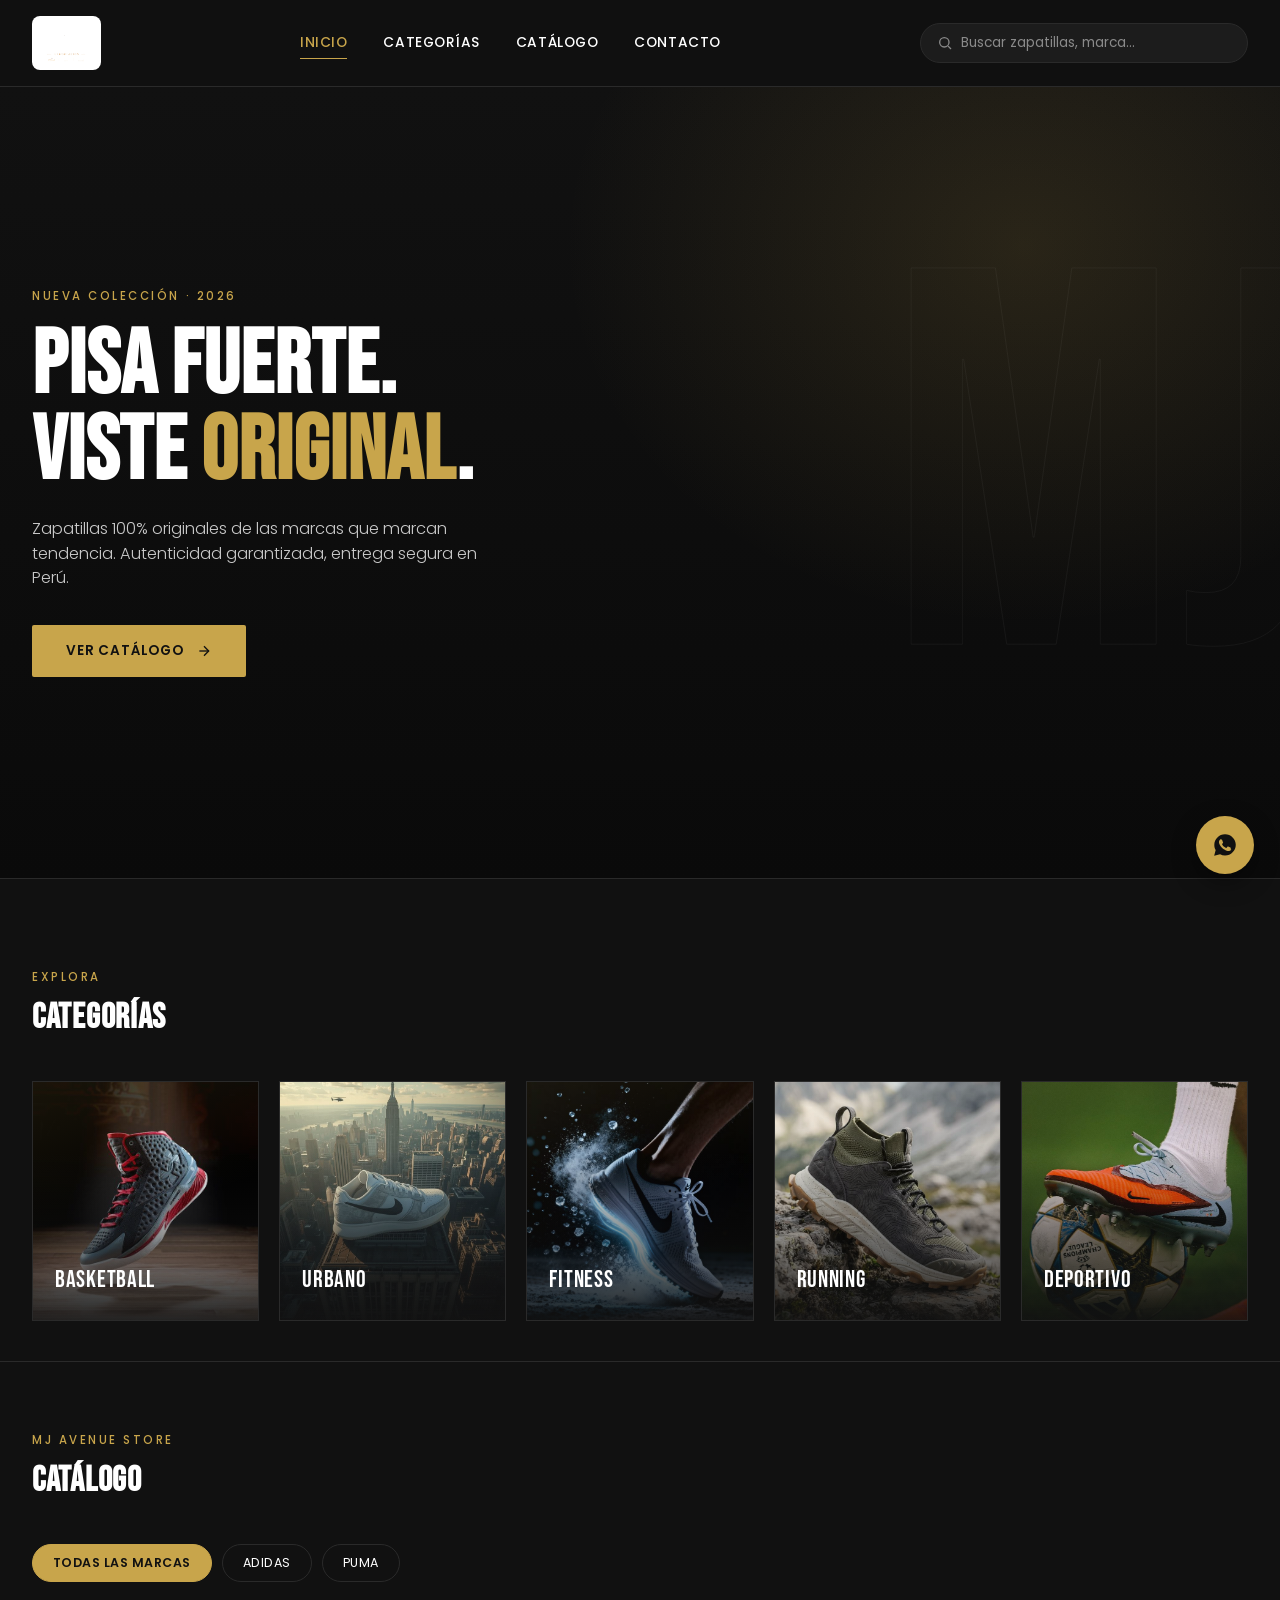
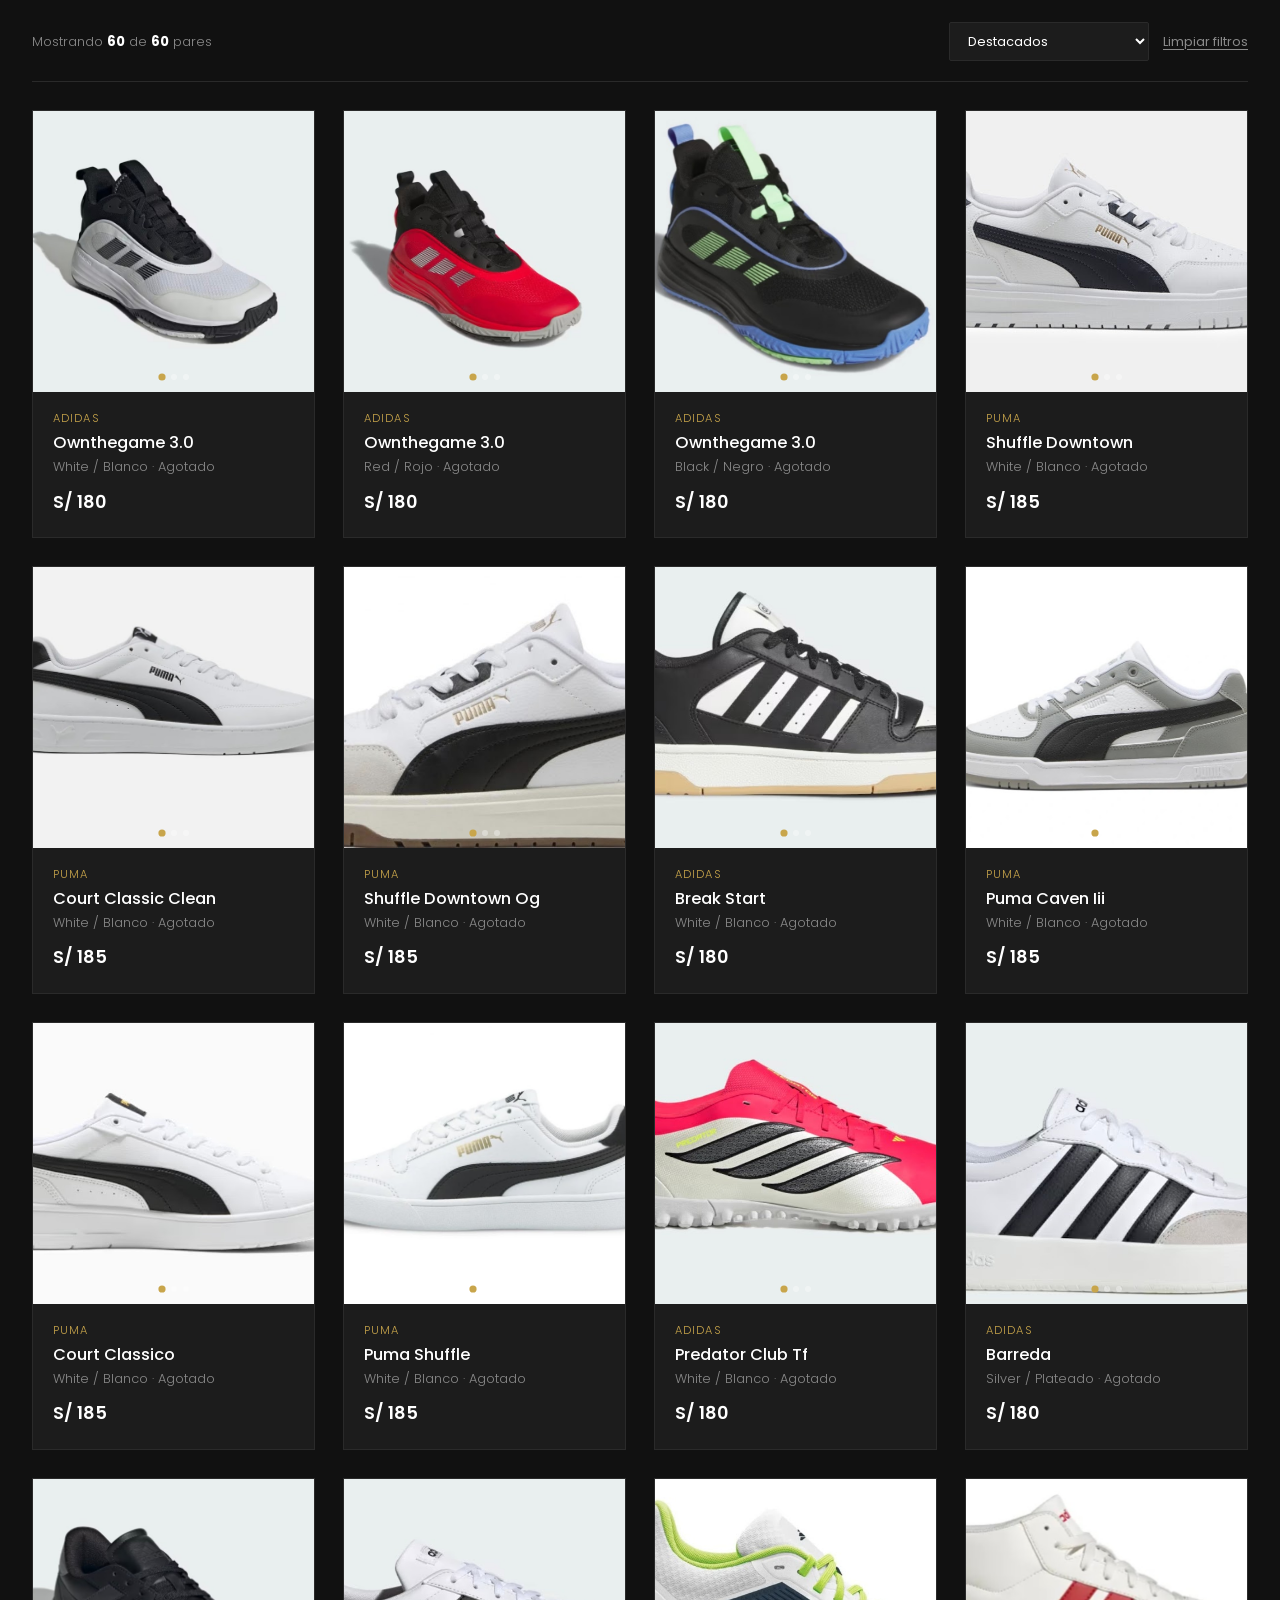
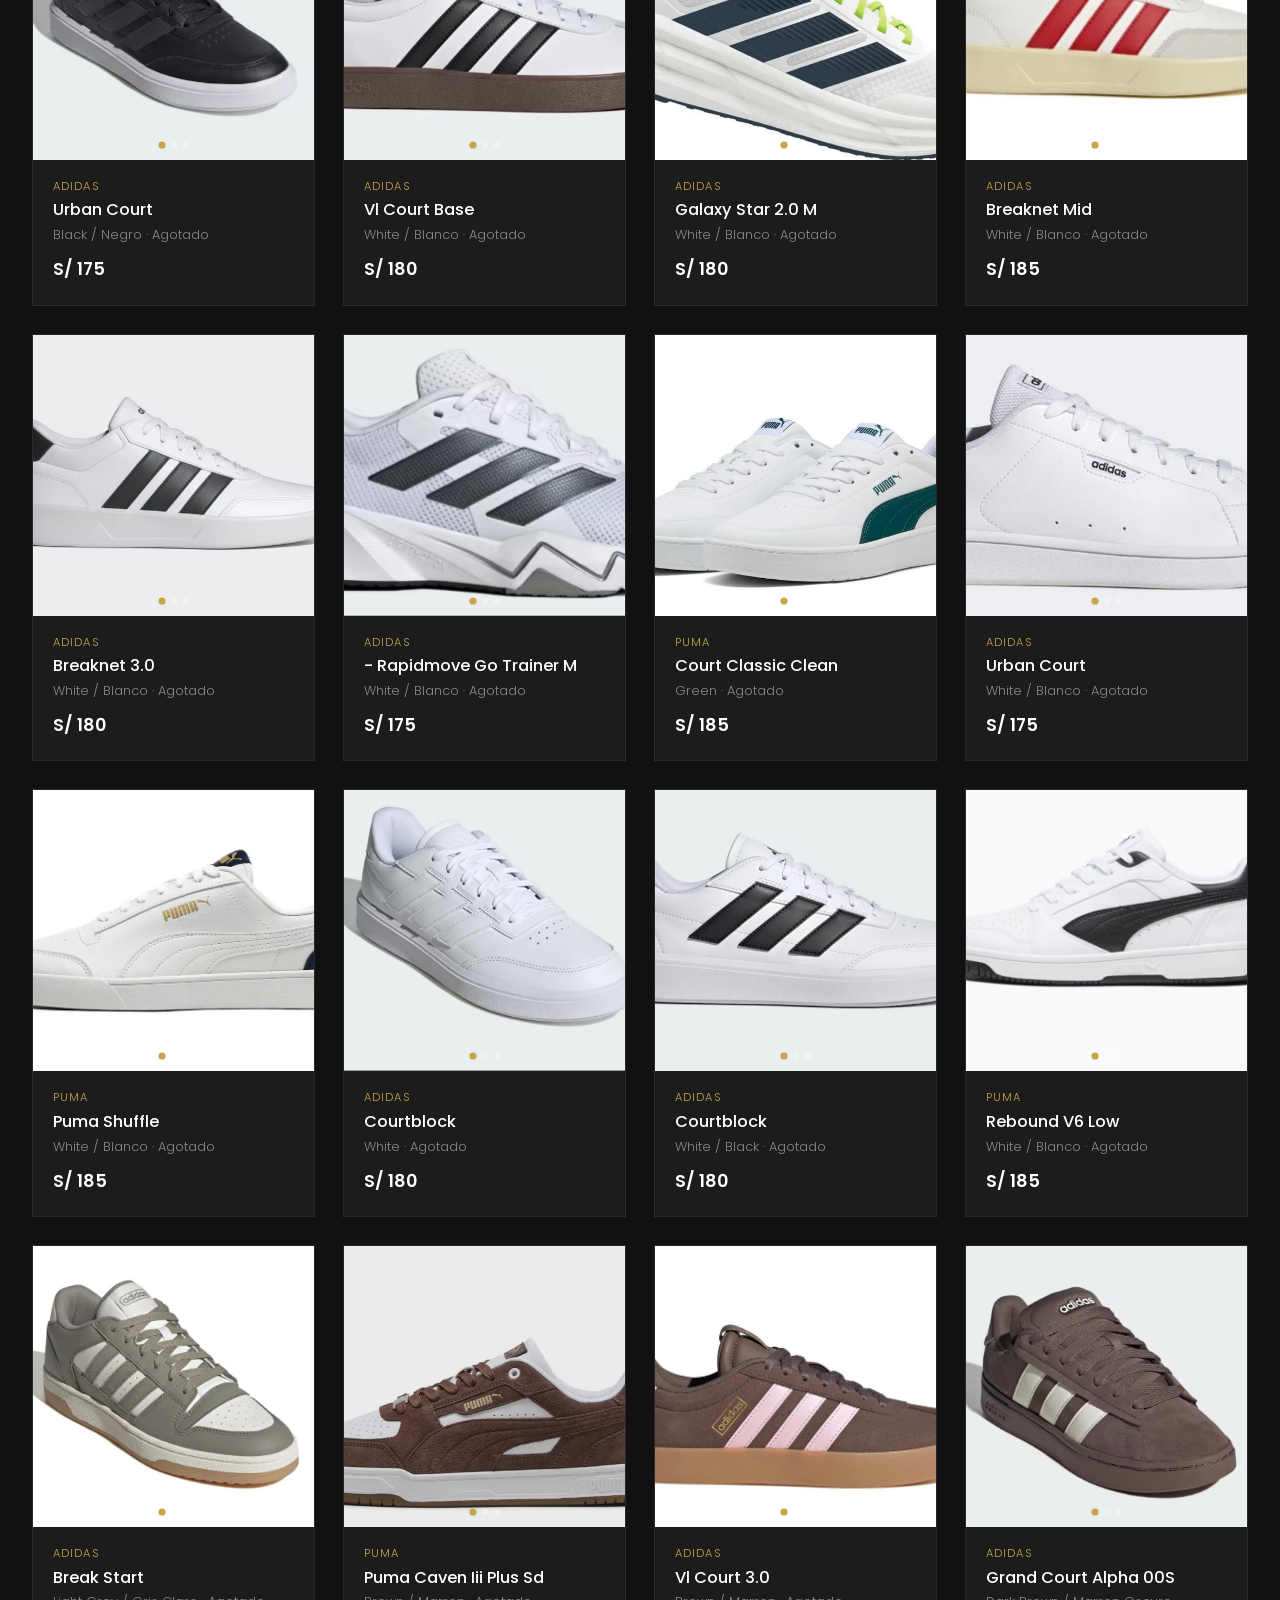
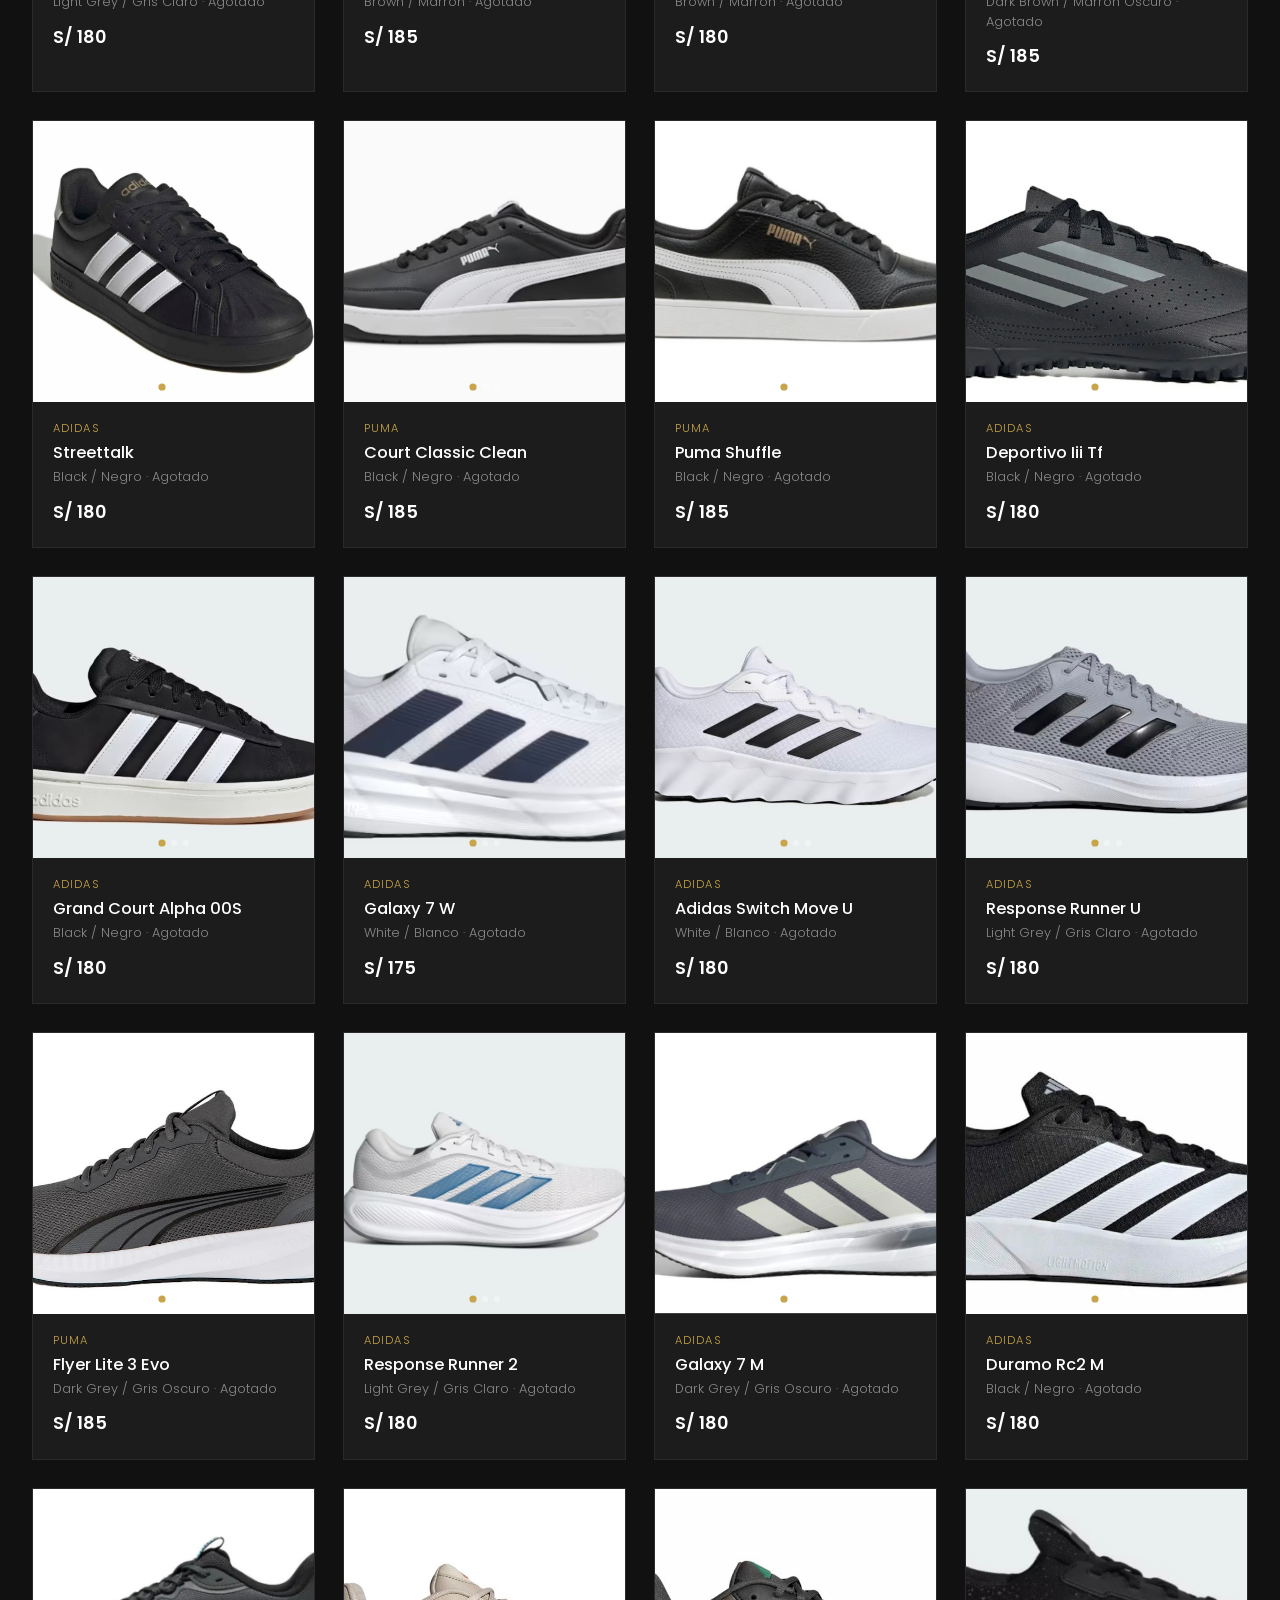
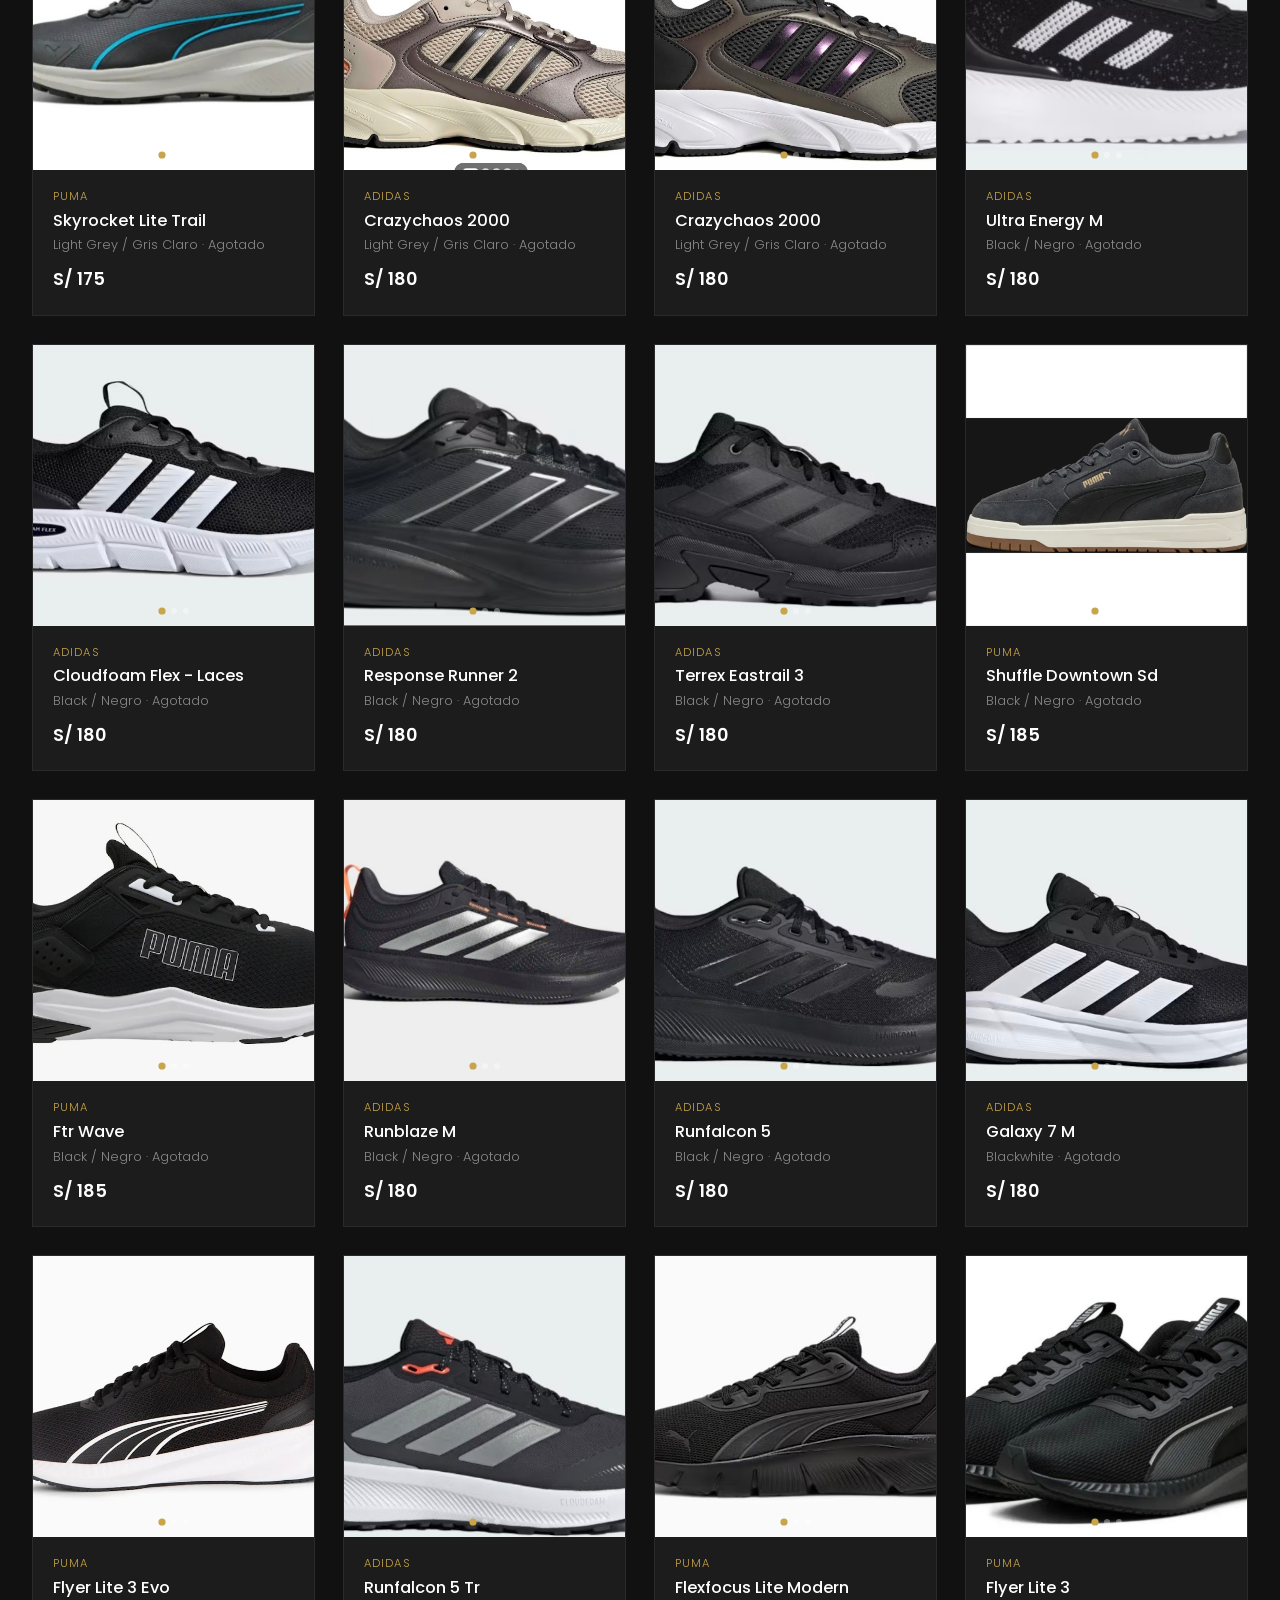
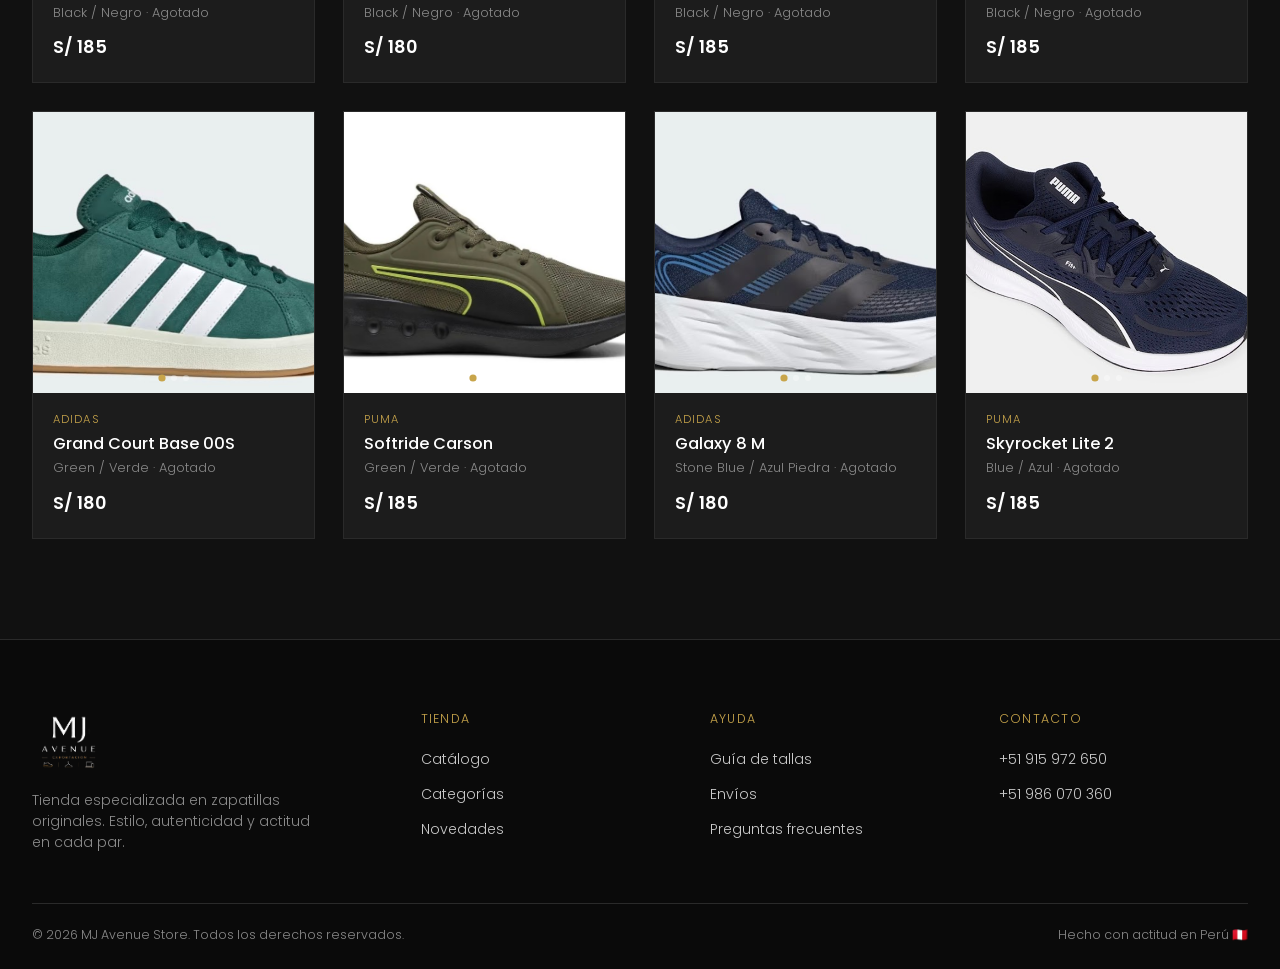
==== index.html @ 99b42673 "zapatilla Deportiva" ====
<!DOCTYPE html>
<html lang="es">
<head>
<meta charset="UTF-8">
<meta name="viewport" content="width=device-width, initial-scale=1.0">
<title>MJ Avenue Store | Zapatillas Originales</title>
<meta name="description" content="MJ Avenue Store — Catálogo premium de zapatillas Nike, Adidas, Puma y New Balance.">
<link rel="icon" href="assets/logo/logo-transparente.png">
<link rel="stylesheet" href="css/style.css">
</head>
<body>

<!-- ================= HEADER ================= -->
<header class="header">
  <div class="header__barra">
    <a href="#inicio" class="header__logo">
      <img src="assets/logo/logo-transparente.png" alt="MJ Avenue Store">
    </a>

    <nav class="header__nav">
      <a href="#inicio" class="activo">Inicio</a>
      <a href="#categorias">Categorías</a>
      <a href="#catalogo">Catálogo</a>
      <a href="#footer">Contacto</a>
    </nav>

    <div class="header__acciones">
      <div class="buscador">
        <svg width="16" height="16" viewBox="0 0 24 24" fill="none" stroke="currentColor" stroke-width="2"><circle cx="11" cy="11" r="7"/><line x1="21" y1="21" x2="16.65" y2="16.65"/></svg>
        <input type="text" id="input-buscador" placeholder="Buscar zapatillas, marca...">
      </div>
      <button class="header__menu-movil" id="btn-menu-movil" aria-label="Abrir menú">
        <span></span><span></span><span></span>
      </button>
    </div>
  </div>
</header>

<!-- ================= HERO ================= -->
<section class="hero" id="inicio">
  <div class="contenedor">
    <div class="hero__contenido">
      <p class="eyebrow">Nueva colección · 2026</p>
      <h1 class="hero__titulo">Pisa fuerte.<br>Viste <em>original</em>.</h1>
      <p class="hero__texto">
        Zapatillas 100% originales de las marcas que marcan tendencia.
        Autenticidad garantizada, entrega segura en Perú.
      </p>
      <a href="#catalogo" class="hero__cta">
        Ver catálogo
        <svg width="16" height="16" viewBox="0 0 24 24" fill="none" stroke="currentColor" stroke-width="2"><line x1="5" y1="12" x2="19" y2="12"/><polyline points="12 5 19 12 12 19"/></svg>
      </a>
    </div>
  </div>
</section>

<!-- ================= CATEGORÍAS ================= -->
<section class="categorias" id="categorias">
  <div class="contenedor">
    <div class="seccion__cabecera">
      <div>
        <p class="eyebrow">Explora</p>
        <h2 class="seccion__titulo">Categorías</h2>
      </div>
    </div>
    <div class="categorias__grid">
      <a href="#catalogo" class="categoria-card" data-categoria="Basketball" style="background-image:url('assets/categorias/basketball.jpg')"><span>Basketball</span></a>
      <a href="#catalogo" class="categoria-card" data-categoria="Urbano" style="background-image:url('assets/categorias/urbano.jpg')"><span>Urbano</span></a>
      <a href="#catalogo" class="categoria-card" data-categoria="Fitness" style="background-image:url('assets/categorias/fitness.jpg')"><span>Fitness</span></a>
      <a href="#catalogo" class="categoria-card" data-categoria="Running" style="background-image:url('assets/categorias/running.jpg')"><span>Running</span></a>
      <a href="#catalogo" class="categoria-card" data-categoria="Deportivo" style="background-image:url('assets/categorias/deportivo.jpg')"><span>Deportivo</span></a>
    </div>
  </div>
</section>

<!-- ================= CATÁLOGO ================= -->
<section class="catalogo" id="catalogo">
  <div class="contenedor">
    <div class="seccion__cabecera">
      <div>
        <p class="eyebrow">MJ Avenue Store</p>
        <h2 class="seccion__titulo">Catálogo</h2>
      </div>
    </div>

    <div class="catalogo__filtros" id="filtros-marca">
      <button class="filtro-chip activo" data-marca="todas">Todas las marcas</button>
      <button class="filtro-chip" data-marca="Adidas">Adidas</button>
      <button class="filtro-chip" data-marca="Puma">Puma</button>
    </div>

    <div class="catalogo__barra">
      <p class="catalogo__contador" id="contador-resultados"></p>
      <div class="catalogo__barra-acciones">
        <select class="selector-orden" id="selector-orden">
          <option value="destacados">Destacados</option>
          <option value="precio-asc">Precio: menor a mayor</option>
          <option value="precio-desc">Precio: mayor a menor</option>
        </select>
        <button class="boton-limpiar" id="boton-limpiar">Limpiar filtros</button>
      </div>
    </div>

    <div class="productos__grid" id="grid-productos">
      <!-- Las tarjetas de producto se generan dinámicamente desde data/products.json -->
    </div>
  </div>
</section>

<!-- ================= FOOTER ================= -->
<footer class="footer" id="footer">
  <div class="contenedor">
    <div class="footer__grid">
      <div class="footer__marca">
        <img src="assets/logo/logo-transparente.png" alt="MJ Avenue Store" class="footer__logo">
        <p>Tienda especializada en zapatillas originales. Estilo, autenticidad y actitud en cada par.</p>
      </div>
      <div class="footer__col">
        <p class="footer__titulo">Tienda</p>
        <ul>
          <li><a href="#catalogo">Catálogo</a></li>
          <li><a href="#categorias">Categorías</a></li>
          <li><a href="#inicio">Novedades</a></li>
        </ul>
      </div>
      <div class="footer__col">
        <p class="footer__titulo">Ayuda</p>
        <ul>
          <li><a href="#">Guía de tallas</a></li>
          <li><a href="#">Envíos</a></li>
          <li><a href="#">Preguntas frecuentes</a></li>
        </ul>
      </div>
      <div class="footer__col">
        <p class="footer__titulo">Contacto</p>
        <ul>
          <li><a href="https://wa.me/51915972650" target="_blank" rel="noopener">+51 915 972 650</a></li>
          <li><a href="https://wa.me/51986070360" target="_blank" rel="noopener">+51 986 070 360</a></li>
        </ul>
      </div>
    </div>
    <div class="footer__bottom">
      <span>© 2026 MJ Avenue Store. Todos los derechos reservados.</span>
      <span>Hecho con actitud en Perú 🇵🇪</span>
    </div>
  </div>
</footer>

<!-- Botón flotante de WhatsApp -->
<a href="https://wa.me/51915972650" target="_blank" rel="noopener" class="whatsapp-flotante" aria-label="Escríbenos por WhatsApp">
  <svg width="26" height="26" viewBox="0 0 24 24" fill="currentColor"><path d="M12.04 2C6.58 2 2.13 6.45 2.13 11.91c0 1.75.46 3.39 1.26 4.82L2 22l5.44-1.43a9.9 9.9 0 004.6 1.14h.01c5.46 0 9.9-4.45 9.9-9.9C21.96 6.45 17.5 2 12.04 2zm5.8 14.16c-.24.68-1.4 1.3-1.93 1.35-.5.05-1.02.24-3.42-.71-2.9-1.15-4.76-4.1-4.9-4.29-.15-.19-1.17-1.55-1.17-2.96s.73-2.1.99-2.39c.26-.29.56-.36.75-.36l.53.01c.17 0 .4-.06.62.48.24.58.8 1.99.87 2.13.07.15.11.32.02.51-.09.19-.14.31-.28.48-.14.17-.29.37-.42.5-.14.13-.28.28-.13.55.15.27.68 1.13 1.47 1.83 1.01.9 1.87 1.19 2.14 1.32.27.13.43.11.59-.07.16-.18.68-.79.86-1.06.18-.27.36-.22.6-.13.24.09 1.55.73 1.81.87.27.13.45.19.51.3.07.11.07.63-.17 1.31z"/></svg>
</a>

<script src="js/main.js"></script>
</body>
</html>
---- css/style.css ----
/* ==========================================================================
   MJ AVENUE STORE — Estilos principales
   Paleta: Negro #111111 · Blanco #FFFFFF · Dorado #C8A54B
   ========================================================================== */

@import url('https://fonts.googleapis.com/css2?family=Bebas+Neue&family=Poppins:wght@300;400;500;600;700&display=swap');

:root {
  --negro: #111111;
  --negro-suave: #1c1c1c;
  --blanco: #ffffff;
  --hueso: #f5f4f2;
  --dorado: #c8a54b;
  --dorado-suave: #e2c988;
  --gris: #8a8a8a;
  --gris-borde: #2a2a2a;

  --font-display: 'Bebas Neue', sans-serif;
  --font-body: 'Poppins', sans-serif;

  --transicion: 0.35s cubic-bezier(0.4, 0, 0.2, 1);
}

* { margin: 0; padding: 0; box-sizing: border-box; }

html { scroll-behavior: smooth; }

body {
  background: var(--negro);
  color: var(--blanco);
  font-family: var(--font-body);
  font-weight: 300;
  line-height: 1.5;
  overflow-x: hidden;
}

a { text-decoration: none; color: inherit; }
ul { list-style: none; }
img { display: block; max-width: 100%; }
button { font-family: inherit; cursor: pointer; border: none; background: none; color: inherit; }

.contenedor {
  width: 100%;
  max-width: 1280px;
  margin: 0 auto;
  padding: 0 32px;
}

.eyebrow {
  font-size: 0.72rem;
  letter-spacing: 0.22em;
  text-transform: uppercase;
  color: var(--dorado);
  font-weight: 500;
}

/* Foco de teclado visible (accesibilidad) */
a:focus-visible, button:focus-visible, input:focus-visible {
  outline: 2px solid var(--dorado);
  outline-offset: 3px;
}

@media (prefers-reduced-motion: reduce) {
  * { animation-duration: 0.01ms !important; transition-duration: 0.01ms !important; }
}

/* ==========================================================================
   HEADER
   ========================================================================== */

.header {
  position: sticky;
  top: 0;
  z-index: 100;
  background: rgba(17, 17, 17, 0.88);
  backdrop-filter: blur(10px);
  border-bottom: 1px solid var(--gris-borde);
  transition: border-color var(--transicion);
}

.header__barra {
  display: flex;
  align-items: center;
  justify-content: space-between;
  gap: 24px;
  padding: 16px 32px;
}

.header__logo {
  display: flex;
  align-items: center;
  gap: 12px;
  flex-shrink: 0;
}

.header__logo img {
  height: 54px;
  width: auto;
  background: var(--blanco);
  border-radius: 8px;
  padding: 4px 8px;
}

.footer__logo {
  height: 64px;
  width: auto;
  margin-bottom: 4px;
}

.header__logo-texto {
  font-family: var(--font-display);
  font-size: 1.55rem;
  letter-spacing: 0.06em;
  line-height: 1;
}

.header__logo-texto span { color: var(--dorado); }

.header__nav {
  display: flex;
  gap: 36px;
}

.header__nav a {
  font-size: 0.86rem;
  letter-spacing: 0.04em;
  text-transform: uppercase;
  font-weight: 500;
  position: relative;
  padding: 6px 0;
}

.header__nav a::after {
  content: '';
  position: absolute;
  left: 0; bottom: 0;
  width: 0; height: 1px;
  background: var(--dorado);
  transition: width var(--transicion);
}

.header__nav a:hover::after,
.header__nav a.activo::after { width: 100%; }

.header__nav a.activo { color: var(--dorado); }

.header__acciones {
  display: flex;
  align-items: center;
  gap: 18px;
}

.buscador {
  display: flex;
  align-items: center;
  gap: 8px;
  background: var(--negro-suave);
  border: 1px solid var(--gris-borde);
  border-radius: 999px;
  padding: 9px 16px;
  min-width: 230px;
  transition: border-color var(--transicion);
}

.buscador:focus-within { border-color: var(--dorado); }

.buscador input {
  background: none;
  border: none;
  color: var(--blanco);
  font-size: 0.85rem;
  width: 100%;
  font-family: var(--font-body);
}

.buscador input::placeholder { color: var(--gris); }

.buscador svg { flex-shrink: 0; color: var(--gris); }

.header__menu-movil {
  display: none;
  width: 26px; height: 20px;
  flex-direction: column;
  justify-content: space-between;
}

.header__menu-movil span {
  display: block;
  height: 2px;
  width: 100%;
  background: var(--blanco);
}

/* ==========================================================================
   HERO
   ========================================================================== */

.hero {
  position: relative;
  min-height: 88vh;
  display: flex;
  align-items: center;
  background:
    radial-gradient(ellipse 60% 80% at 80% 20%, rgba(200, 165, 75, 0.14), transparent 60%),
    linear-gradient(180deg, #111111 0%, #0a0a0a 100%);
  border-bottom: 1px solid var(--gris-borde);
  overflow: hidden;
}

.hero::before {
  content: 'MJ';
  position: absolute;
  right: -40px;
  top: 50%;
  transform: translateY(-50%);
  font-family: var(--font-display);
  font-size: 42vw;
  line-height: 1;
  color: transparent;
  -webkit-text-stroke: 1px rgba(255,255,255,0.045);
  pointer-events: none;
  user-select: none;
}

.hero__contenido {
  position: relative;
  z-index: 2;
  max-width: 620px;
}

.hero__titulo {
  font-family: var(--font-display);
  font-size: clamp(3.2rem, 7vw, 5.6rem);
  line-height: 0.96;
  letter-spacing: 0.01em;
  margin: 18px 0 22px;
}

.hero__titulo em {
  font-style: normal;
  color: var(--dorado);
}

.hero__texto {
  font-size: 1.02rem;
  color: #c9c9c9;
  max-width: 460px;
  margin-bottom: 34px;
  font-weight: 300;
}

.hero__cta {
  display: inline-flex;
  align-items: center;
  gap: 12px;
  background: var(--dorado);
  color: var(--negro);
  padding: 16px 34px;
  font-size: 0.85rem;
  letter-spacing: 0.06em;
  text-transform: uppercase;
  font-weight: 600;
  border-radius: 2px;
  transition: transform var(--transicion), background var(--transicion);
}

.hero__cta:hover {
  background: var(--dorado-suave);
  transform: translateX(4px);
}

/* ==========================================================================
   CATEGORÍAS
   ========================================================================== */

.categorias {
  padding: 90px 0 40px;
  border-bottom: 1px solid var(--gris-borde);
}

.seccion__cabecera {
  display: flex;
  align-items: flex-end;
  justify-content: space-between;
  margin-bottom: 36px;
  flex-wrap: wrap;
  gap: 16px;
}

.seccion__titulo {
  font-family: var(--font-display);
  font-size: 2.2rem;
  letter-spacing: 0.02em;
  margin-top: 6px;
}

.categorias__grid {
  display: grid;
  grid-template-columns: repeat(5, 1fr);
  gap: 20px;
}

.categoria-card {
  position: relative;
  height: 240px;
  border: 1px solid var(--gris-borde);
  display: flex;
  align-items: flex-end;
  padding: 22px;
  overflow: hidden;
  transition: border-color var(--transicion), transform var(--transicion);
  background-color: var(--negro-suave);
  background-size: cover;
  background-position: center;
}

.categoria-card::before {
  content: '';
  position: absolute;
  inset: 0;
  background:
    linear-gradient(180deg, rgba(17,17,17,0) 30%, rgba(17,17,17,0.92) 100%),
    linear-gradient(160deg, rgba(200,165,75,0.12), transparent 55%);
  transition: opacity var(--transicion);
}

.categoria-card:hover {
  border-color: var(--dorado);
  transform: translateY(-4px);
}

.categoria-card:hover span { color: var(--dorado); }

.categoria-card span {
  font-family: var(--font-display);
  font-size: 1.5rem;
  letter-spacing: 0.03em;
  position: relative;
  z-index: 1;
  transition: color var(--transicion);
}

/* ==========================================================================
   CATÁLOGO / PRODUCTOS
   ========================================================================== */

.catalogo { padding: 70px 0 100px; }

.catalogo__filtros {
  display: flex;
  flex-wrap: wrap;
  gap: 10px;
  margin-bottom: 40px;
}

.filtro-chip {
  border: 1px solid var(--gris-borde);
  padding: 9px 20px;
  font-size: 0.78rem;
  letter-spacing: 0.04em;
  text-transform: uppercase;
  border-radius: 999px;
  transition: all var(--transicion);
}

.filtro-chip:hover { border-color: var(--dorado); color: var(--dorado); }

.filtro-chip.activo {
  background: var(--dorado);
  border-color: var(--dorado);
  color: var(--negro);
  font-weight: 600;
}

.catalogo__barra {
  display: flex;
  align-items: center;
  justify-content: space-between;
  flex-wrap: wrap;
  gap: 14px;
  margin-bottom: 28px;
  padding-bottom: 20px;
  border-bottom: 1px solid var(--gris-borde);
}

.catalogo__contador {
  font-size: 0.82rem;
  color: var(--gris);
}

.catalogo__contador strong { color: var(--blanco); }

.catalogo__barra-acciones {
  display: flex;
  align-items: center;
  gap: 14px;
}

.selector-orden {
  background: var(--negro-suave);
  border: 1px solid var(--gris-borde);
  color: var(--blanco);
  font-family: var(--font-body);
  font-size: 0.8rem;
  padding: 9px 14px;
  border-radius: 2px;
  transition: border-color var(--transicion);
}

.selector-orden:hover,
.selector-orden:focus-visible { border-color: var(--dorado); }

.boton-limpiar {
  font-size: 0.8rem;
  color: var(--gris);
  text-decoration: underline;
  text-underline-offset: 3px;
  transition: color var(--transicion);
}

.boton-limpiar:hover { color: var(--dorado); }

.productos__grid {
  display: grid;
  grid-template-columns: repeat(auto-fill, minmax(270px, 1fr));
  gap: 28px;
}

.producto-card {
  background: var(--negro-suave);
  border: 1px solid var(--gris-borde);
  transition: border-color var(--transicion), transform var(--transicion);
}

.producto-card:hover {
  border-color: var(--dorado);
  transform: translateY(-4px);
}

.producto-card__imagen {
  position: relative;
  aspect-ratio: 1 / 1;
  overflow: hidden;
  background: #161616;
}

.producto-card__imagen img {
  width: 100%;
  height: 100%;
  object-fit: cover;
  transition: transform 0.6s ease, opacity 0.25s ease;
}

.producto-card__imagen:hover img { transform: scale(1.09); }

.producto-card__badge {
  position: absolute;
  top: 12px; left: 12px;
  background: var(--dorado);
  color: var(--negro);
  font-size: 0.68rem;
  font-weight: 700;
  letter-spacing: 0.04em;
  text-transform: uppercase;
  padding: 5px 10px;
  z-index: 2;
}

.producto-card__dots {
  position: absolute;
  bottom: 12px; left: 0; right: 0;
  display: flex;
  justify-content: center;
  gap: 6px;
  z-index: 2;
}

.producto-card__dots span {
  width: 6px; height: 6px;
  border-radius: 50%;
  background: rgba(255,255,255,0.35);
  transition: background var(--transicion), transform var(--transicion);
}

.producto-card__dots span.activo {
  background: var(--dorado);
  transform: scale(1.2);
}

.producto-card__info { padding: 18px 20px 22px; }

.producto-card__marca {
  font-size: 0.7rem;
  letter-spacing: 0.1em;
  text-transform: uppercase;
  color: var(--dorado);
  margin-bottom: 4px;
}

.producto-card__nombre {
  font-size: 1.02rem;
  font-weight: 500;
  margin-bottom: 2px;
}

.producto-card__color {
  font-size: 0.8rem;
  color: var(--gris);
  margin-bottom: 12px;
}

.producto-card__precios {
  display: flex;
  align-items: baseline;
  gap: 10px;
}

.producto-card__precio {
  font-size: 1.1rem;
  font-weight: 600;
}

.producto-card__precio-antes {
  font-size: 0.82rem;
  color: var(--gris);
  text-decoration: line-through;
}

.producto-card__sin-stock {
  opacity: 0.45;
  pointer-events: none;
}

.catalogo__vacio {
  grid-column: 1 / -1;
  text-align: center;
  padding: 80px 20px;
  color: var(--gris);
}

.catalogo__vacio strong { color: var(--blanco); display: block; margin-bottom: 6px; font-size: 1.1rem; }

/* ==========================================================================
   FOOTER
   ========================================================================== */

.footer {
  background: #0a0a0a;
  border-top: 1px solid var(--gris-borde);
  padding: 70px 0 24px;
}

.footer__grid {
  display: grid;
  grid-template-columns: 1.4fr 1fr 1fr 1fr;
  gap: 40px;
  padding-bottom: 50px;
}

.footer__marca .header__logo-texto { font-size: 1.7rem; }

.footer__marca p {
  margin-top: 16px;
  color: var(--gris);
  font-size: 0.88rem;
  max-width: 280px;
}

.footer__titulo {
  font-size: 0.78rem;
  letter-spacing: 0.1em;
  text-transform: uppercase;
  color: var(--dorado);
  margin-bottom: 18px;
}

.footer__col ul li { margin-bottom: 11px; }

.footer__col a {
  color: #c9c9c9;
  font-size: 0.88rem;
  transition: color var(--transicion);
}

.footer__col a:hover { color: var(--dorado); }

.footer__bottom {
  border-top: 1px solid var(--gris-borde);
  padding-top: 22px;
  display: flex;
  justify-content: space-between;
  flex-wrap: wrap;
  gap: 10px;
  font-size: 0.78rem;
  color: var(--gris);
}

/* Botón flotante de WhatsApp (listo para Fase 4) */
.whatsapp-flotante {
  position: fixed;
  bottom: 26px; right: 26px;
  width: 58px; height: 58px;
  border-radius: 50%;
  background: var(--dorado);
  display: flex;
  align-items: center;
  justify-content: center;
  z-index: 200;
  box-shadow: 0 8px 24px rgba(0,0,0,0.4);
  transition: transform var(--transicion);
}

.whatsapp-flotante:hover { transform: scale(1.08); }
.whatsapp-flotante svg { color: var(--negro); }

/* ==========================================================================
   RESPONSIVE
   ========================================================================== */

@media (max-width: 1024px) {
  .categorias__grid { grid-template-columns: repeat(3, 1fr); }
  .footer__grid { grid-template-columns: 1.4fr 1fr 1fr; }
  .footer__grid .footer__col:last-child { display: none; }
}

@media (max-width: 860px) {
  .header__nav, .buscador { display: none; }
  .header__menu-movil { display: flex; }
  .hero__titulo { font-size: clamp(2.6rem, 12vw, 3.6rem); }
  .footer__grid { grid-template-columns: 1fr 1fr; }
  .categorias__grid { grid-template-columns: repeat(2, 1fr); }
}

@media (max-width: 560px) {
  .contenedor { padding: 0 20px; }
  .header__barra { padding: 14px 20px; }
  .categorias__grid { grid-template-columns: 1fr; }
  .productos__grid { grid-template-columns: repeat(auto-fill, minmax(150px, 1fr)); gap: 16px; }
  .footer__grid { grid-template-columns: 1fr; gap: 30px; }
  .hero { min-height: 78vh; }
  .catalogo__barra { flex-direction: column; align-items: flex-start; }
}

/* ==========================================================================
   ANIMACIONES (Fase 3)
   ========================================================================== */

@keyframes entrarArriba {
  from { opacity: 0; transform: translateY(26px); }
  to   { opacity: 1; transform: translateY(0); }
}

@keyframes entrarIzquierda {
  from { opacity: 0; transform: translateX(-18px); }
  to   { opacity: 1; transform: translateX(0); }
}

/* Secuencia de entrada del hero al cargar la página */
.hero__contenido .eyebrow      { animation: entrarArriba 0.7s ease both; }
.hero__contenido .hero__titulo { animation: entrarArriba 0.7s ease 0.1s both; }
.hero__contenido .hero__texto  { animation: entrarArriba 0.7s ease 0.2s both; }
.hero__contenido .hero__cta    { animation: entrarArriba 0.7s ease 0.3s both; }

/* Revelado al hacer scroll: se activa agregando .visible por IntersectionObserver */
.animar-entrada {
  opacity: 0;
  transform: translateY(26px);
  transition: opacity 0.6s ease, transform 0.6s ease;
}

.animar-entrada.visible {
  opacity: 1;
  transform: translateY(0);
}

/* Las tarjetas de producto entran en cascada (el delay lo pone JS por índice) */
.producto-card {
  opacity: 0;
  transform: translateY(18px);
}

.producto-card.visible {
  animation: entrarArriba 0.5s ease both;
}

.categoria-card {
  opacity: 0;
  transform: translateY(18px);
}

.categoria-card.visible {
  animation: entrarArriba 0.5s ease both;
}

@media (prefers-reduced-motion: reduce) {
  .hero__contenido .eyebrow,
  .hero__contenido .hero__titulo,
  .hero__contenido .hero__texto,
  .hero__contenido .hero__cta,
  .producto-card,
  .categoria-card {
    animation: none !important;
    opacity: 1 !important;
    transform: none !important;
  }
}
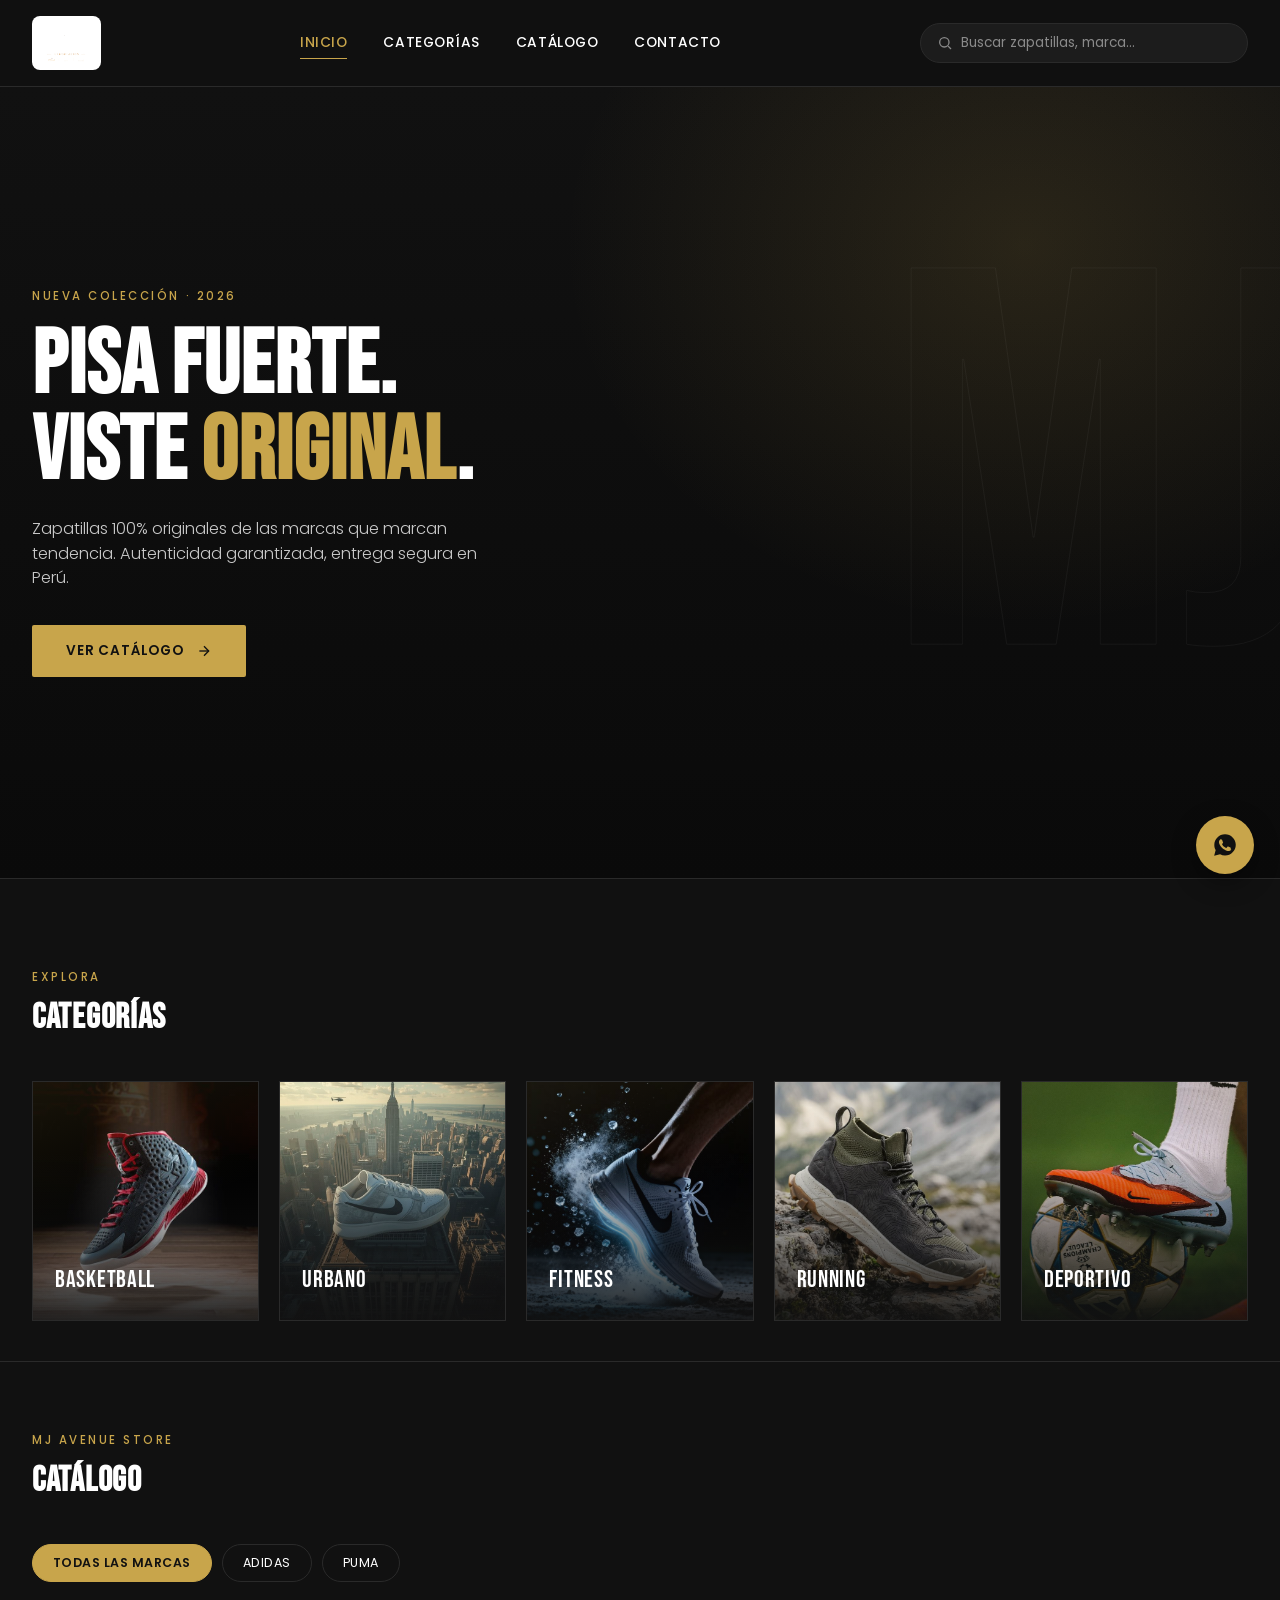
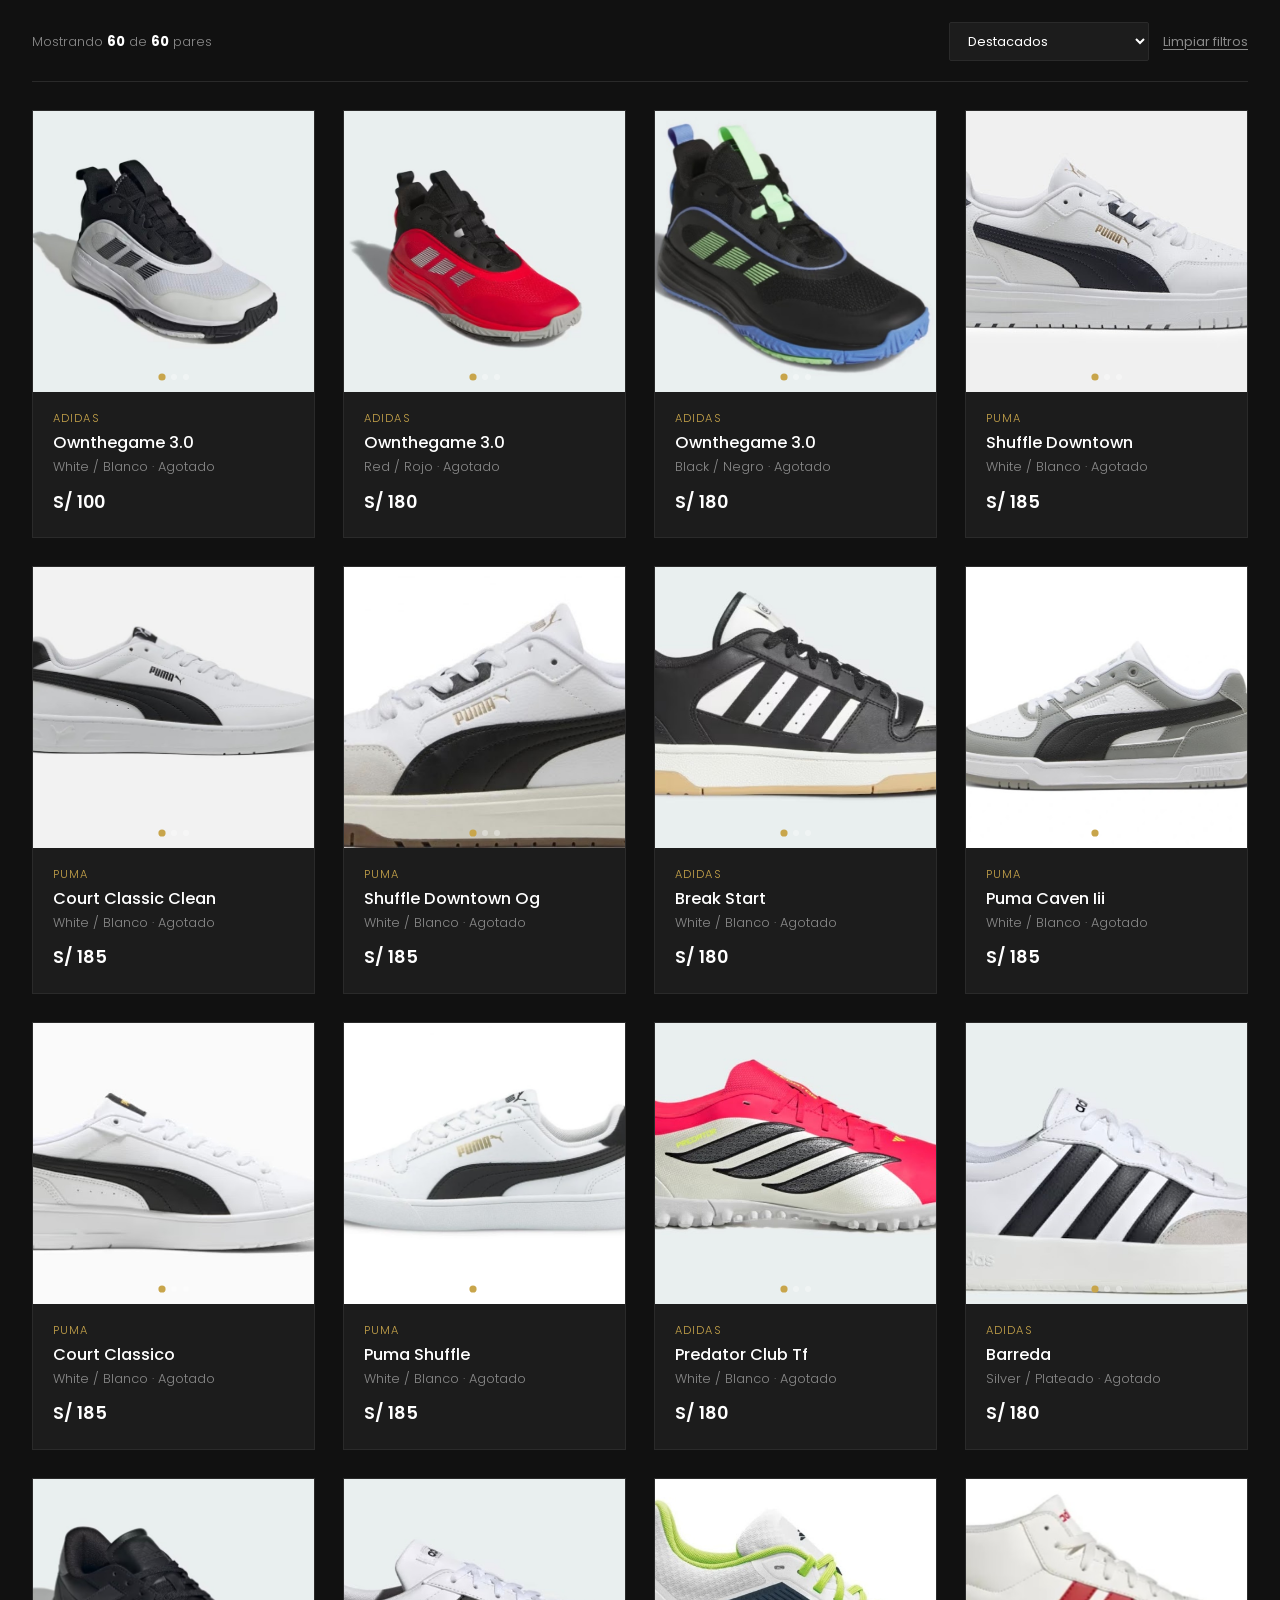
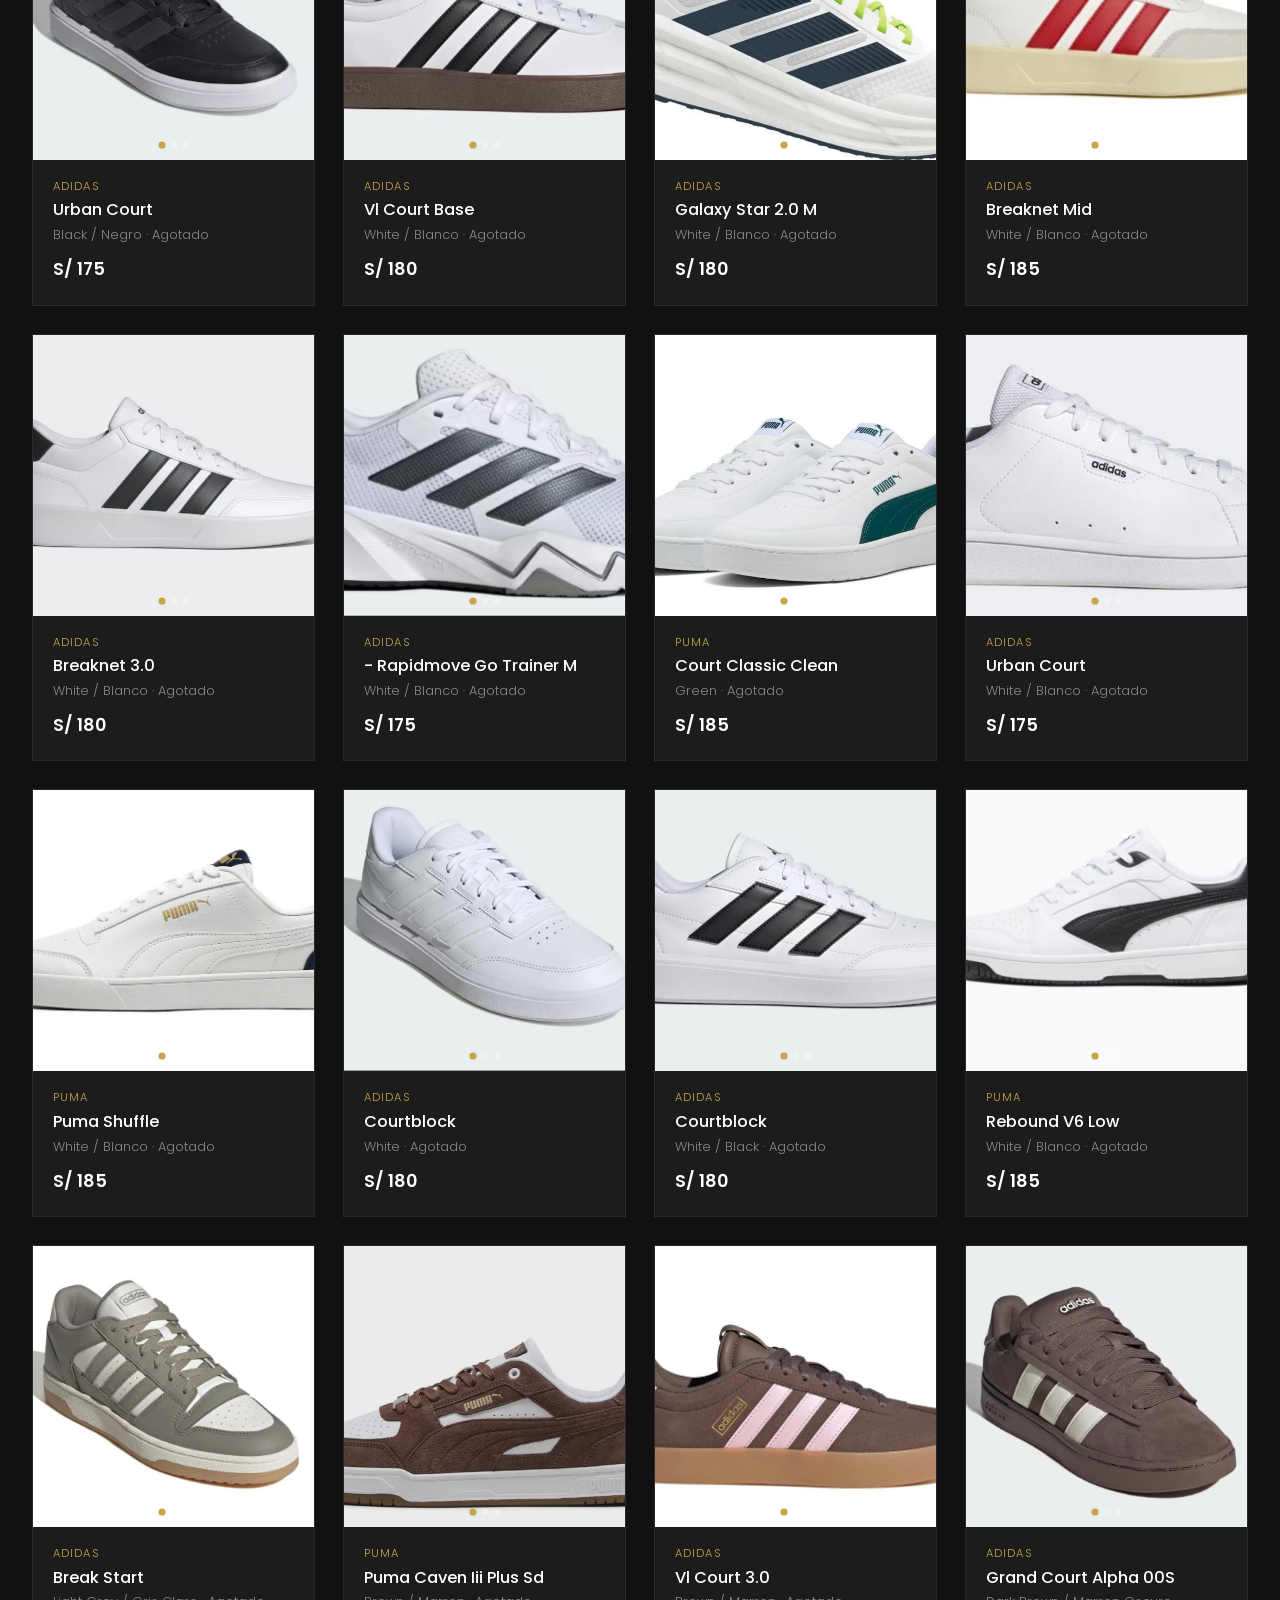
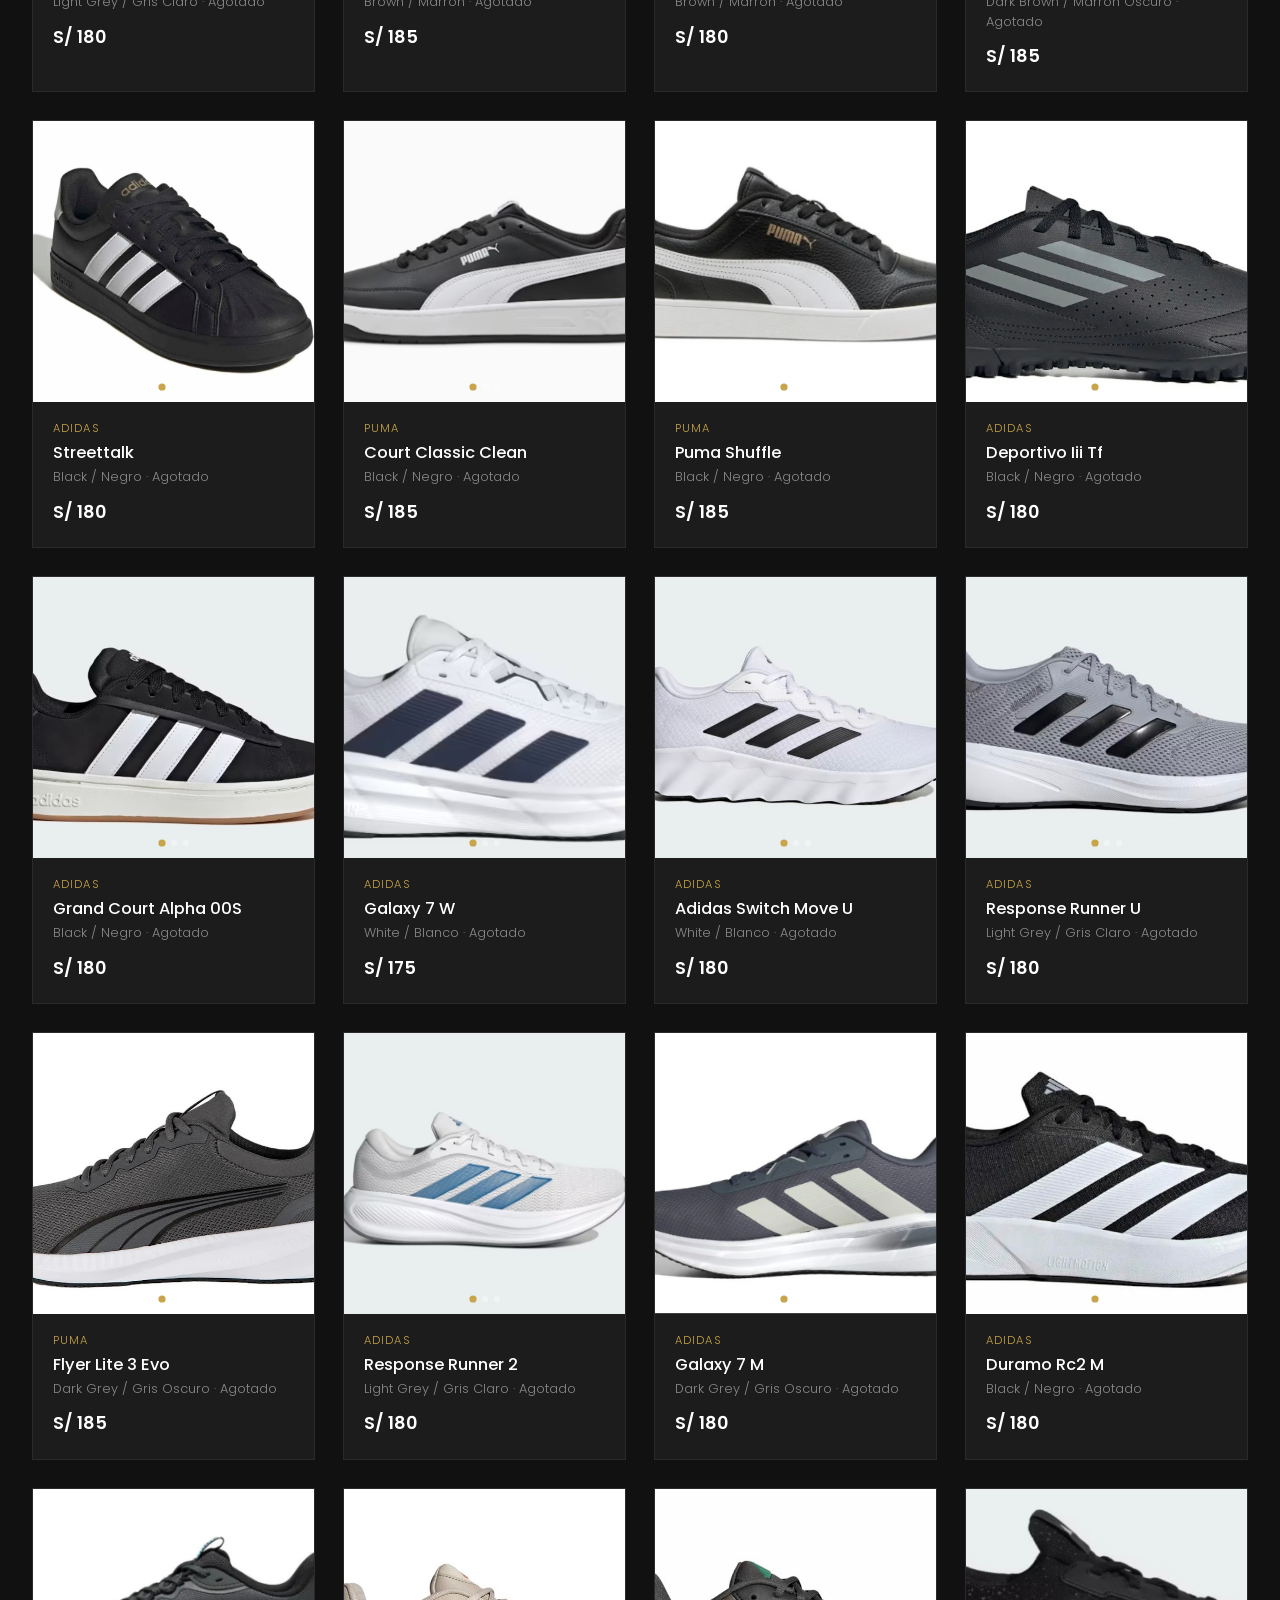
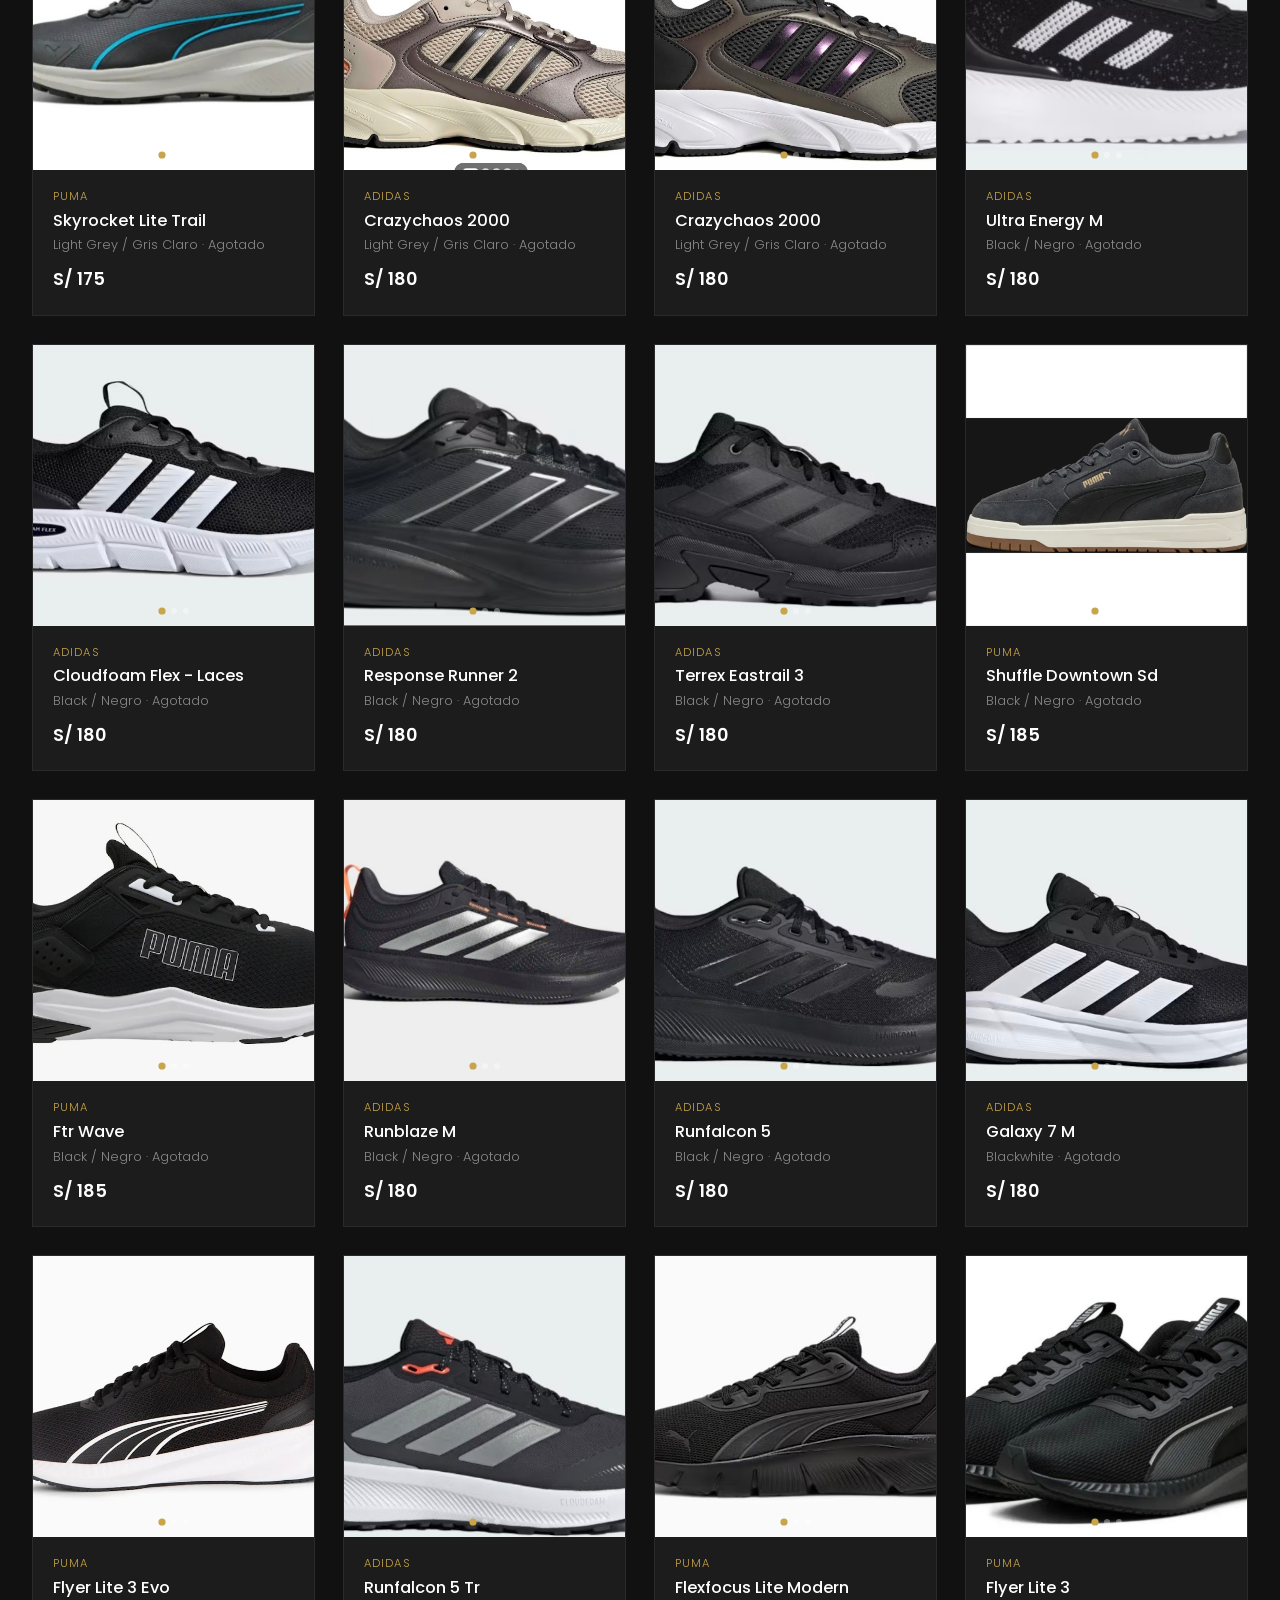
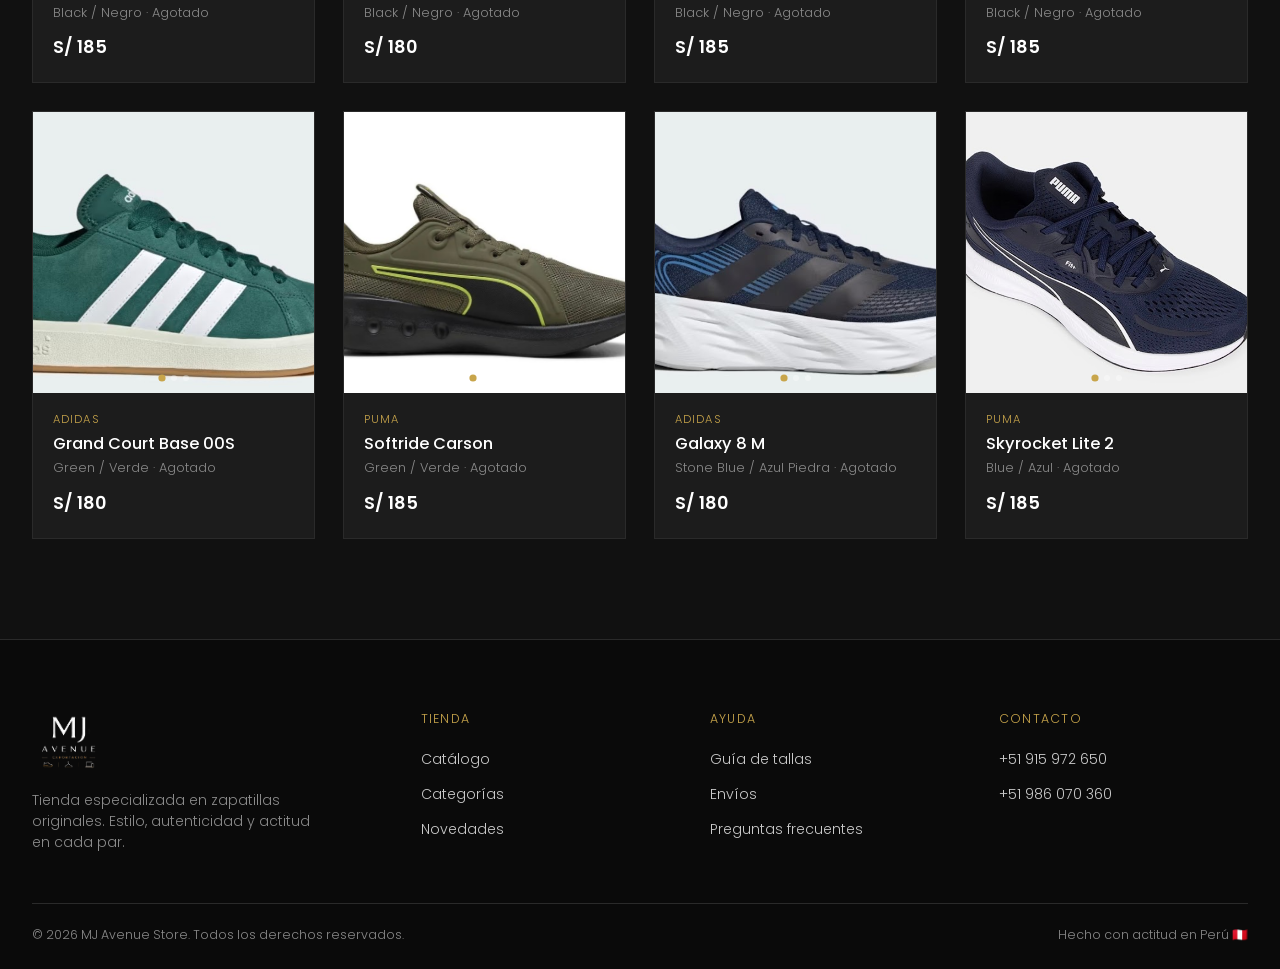
==== commit 839735a2: "logo" ====
--- a/index.html
+++ b/index.html
@@ -5,7 +5,7 @@
 <meta name="viewport" content="width=device-width, initial-scale=1.0">
 <title>MJ Avenue Store | Zapatillas Originales</title>
 <meta name="description" content="MJ Avenue Store — Catálogo premium de zapatillas Nike, Adidas, Puma y New Balance.">
-<link rel="icon" href="assets/logo/logo-transparente.png">
+<link rel="icon" href="assets/logo/logo_Letras_Negras">
 <link rel="stylesheet" href="css/style.css">
 </head>
 <body>
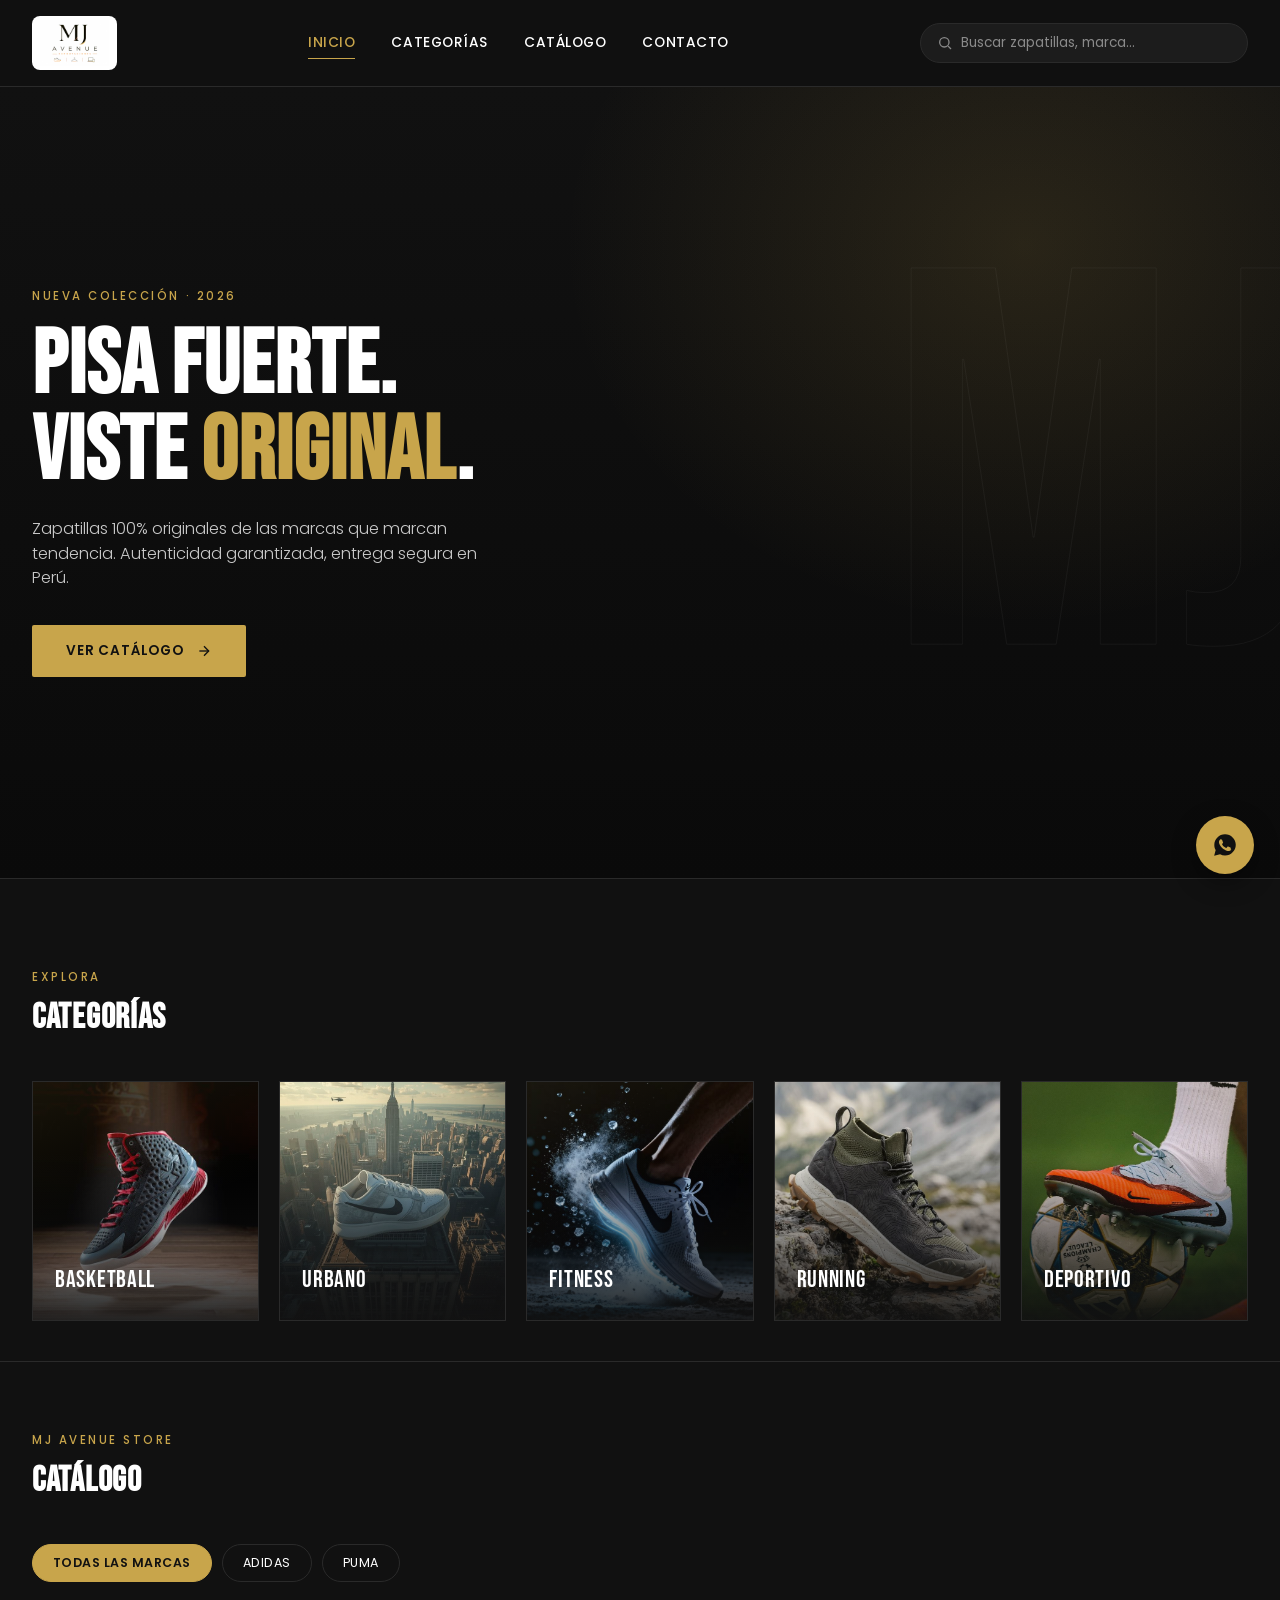
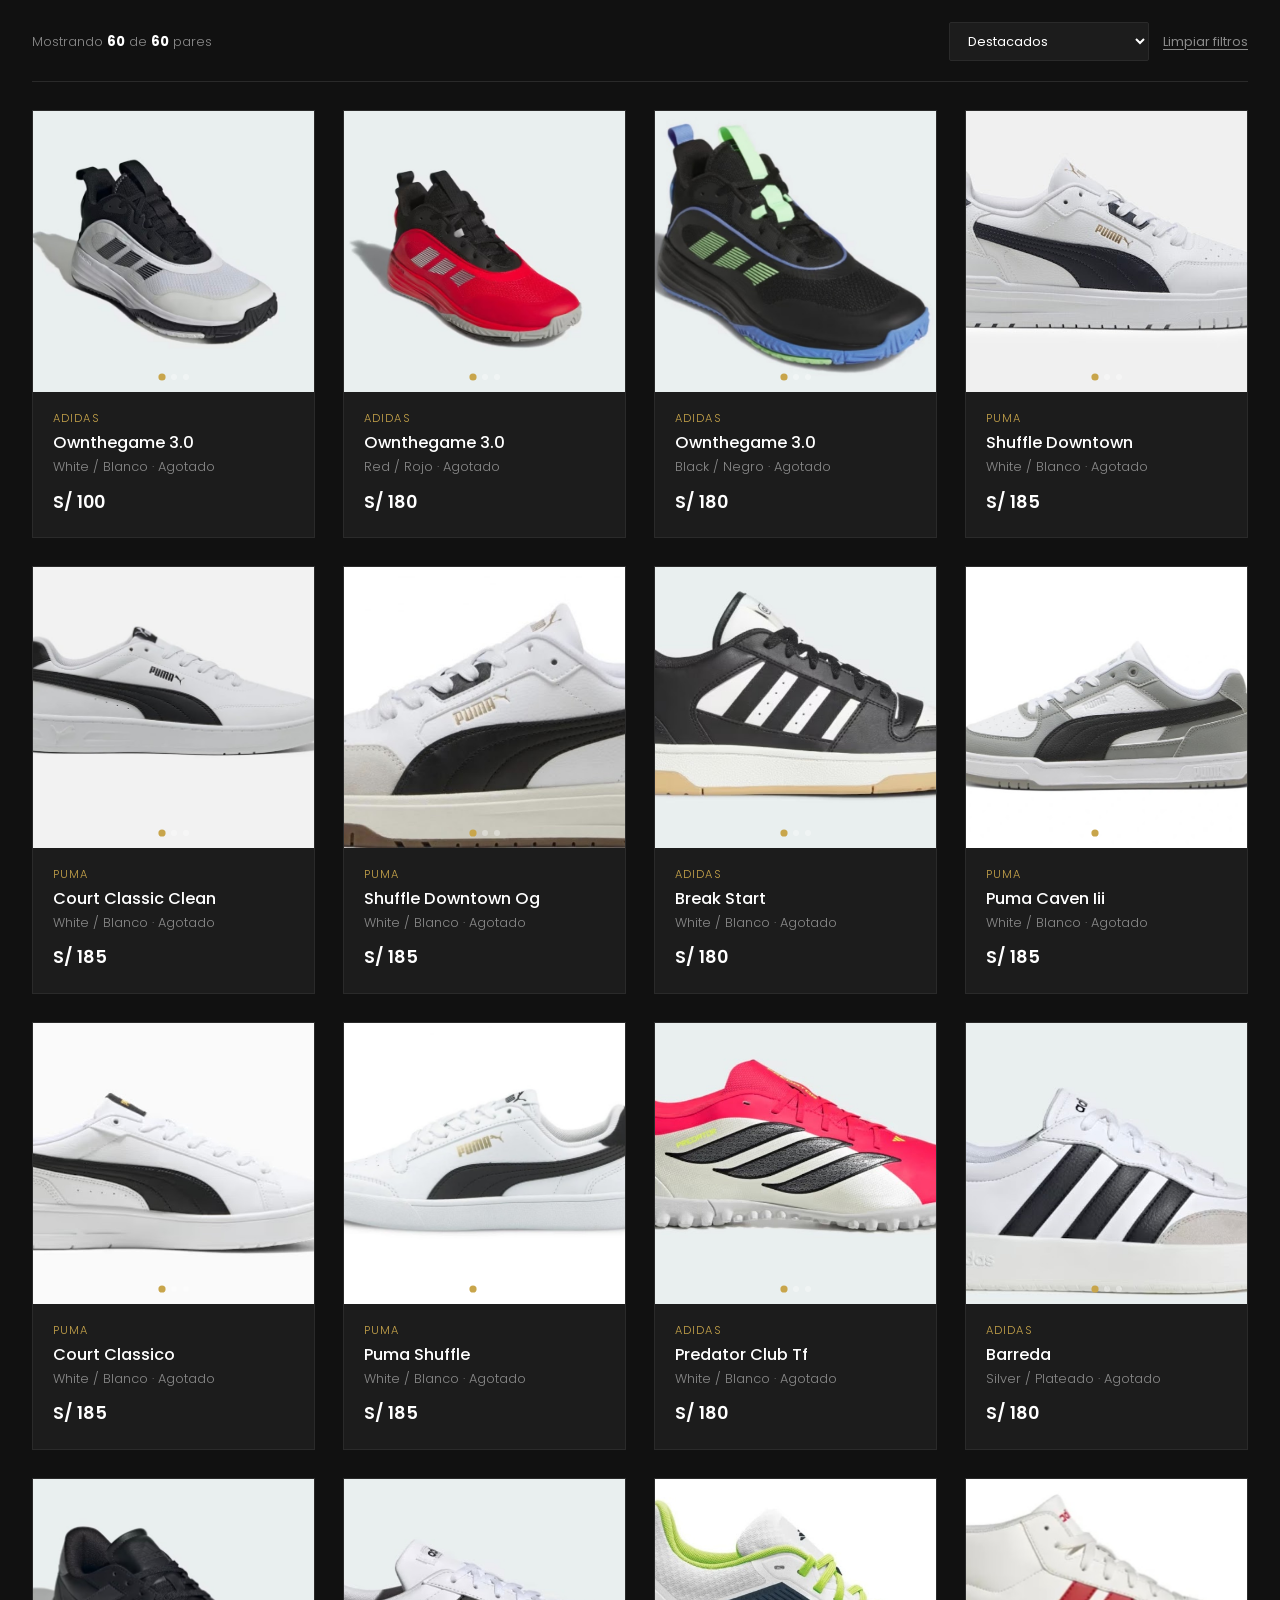
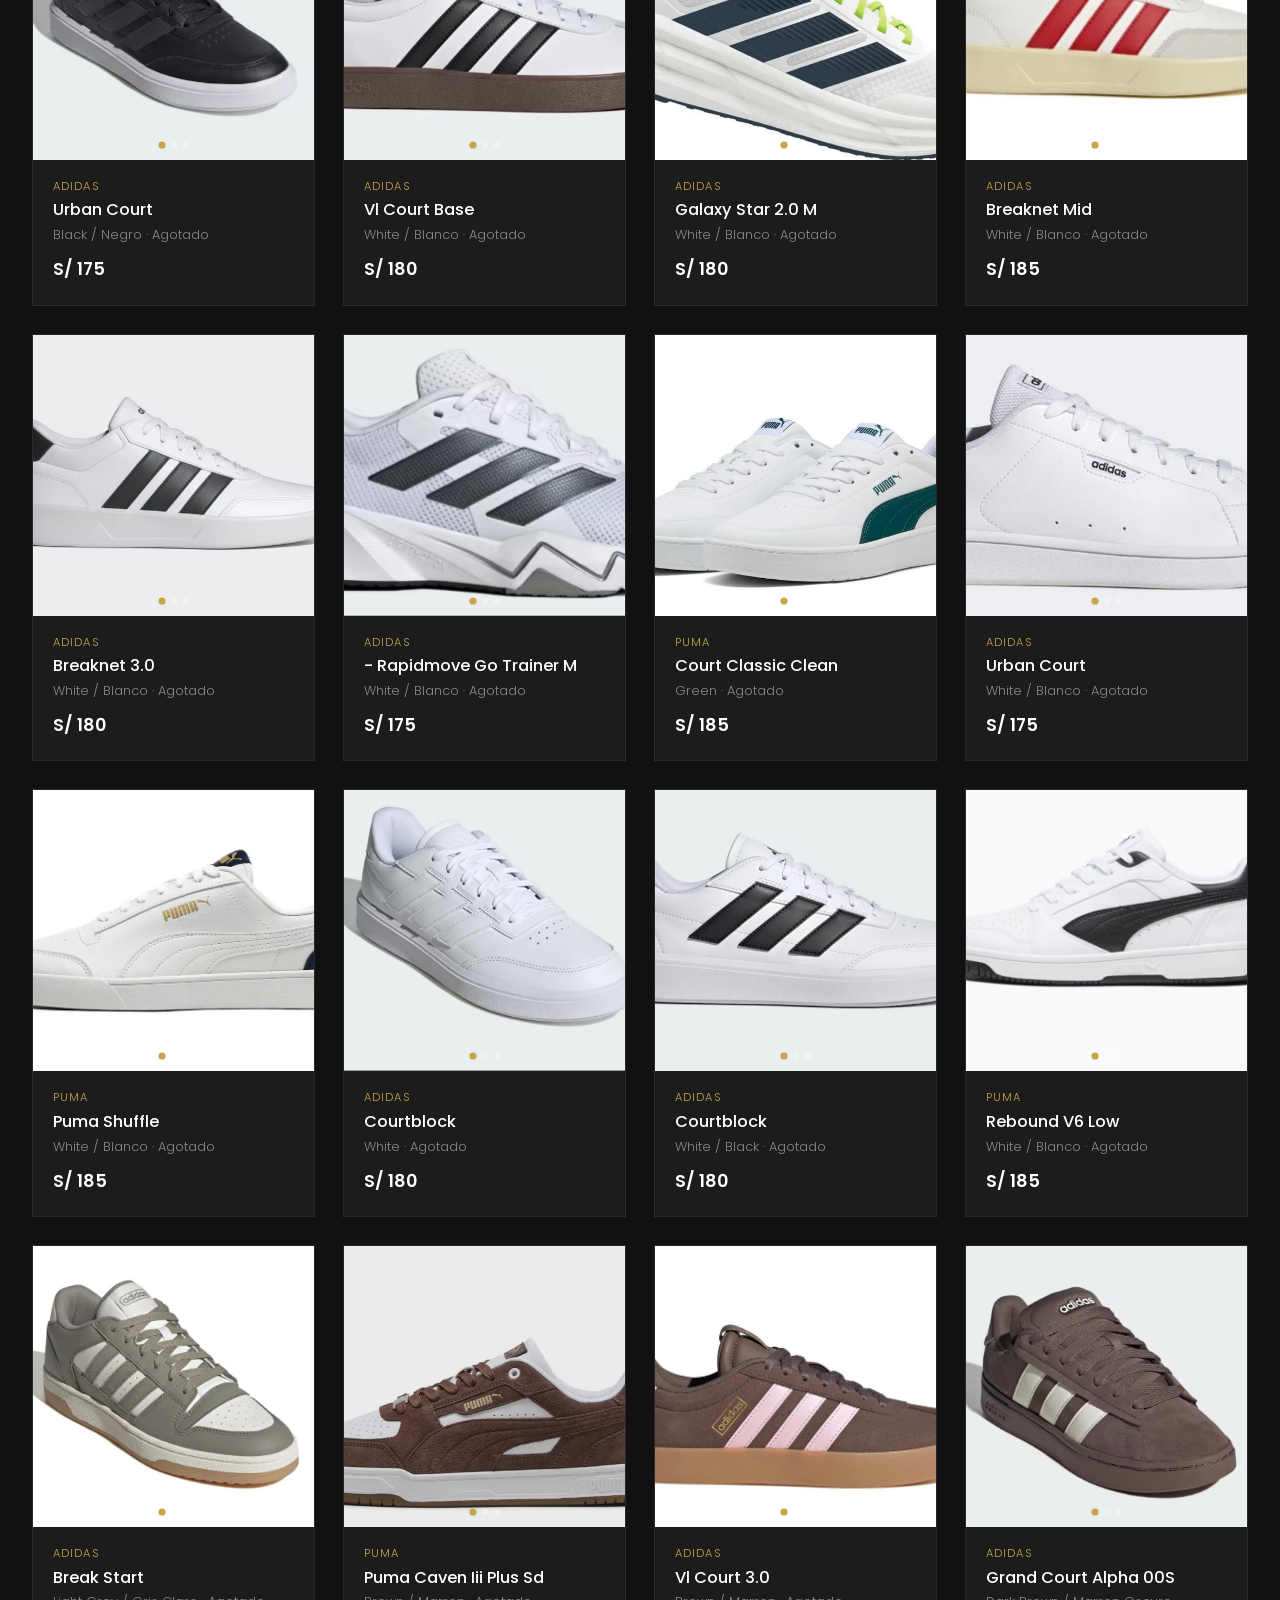
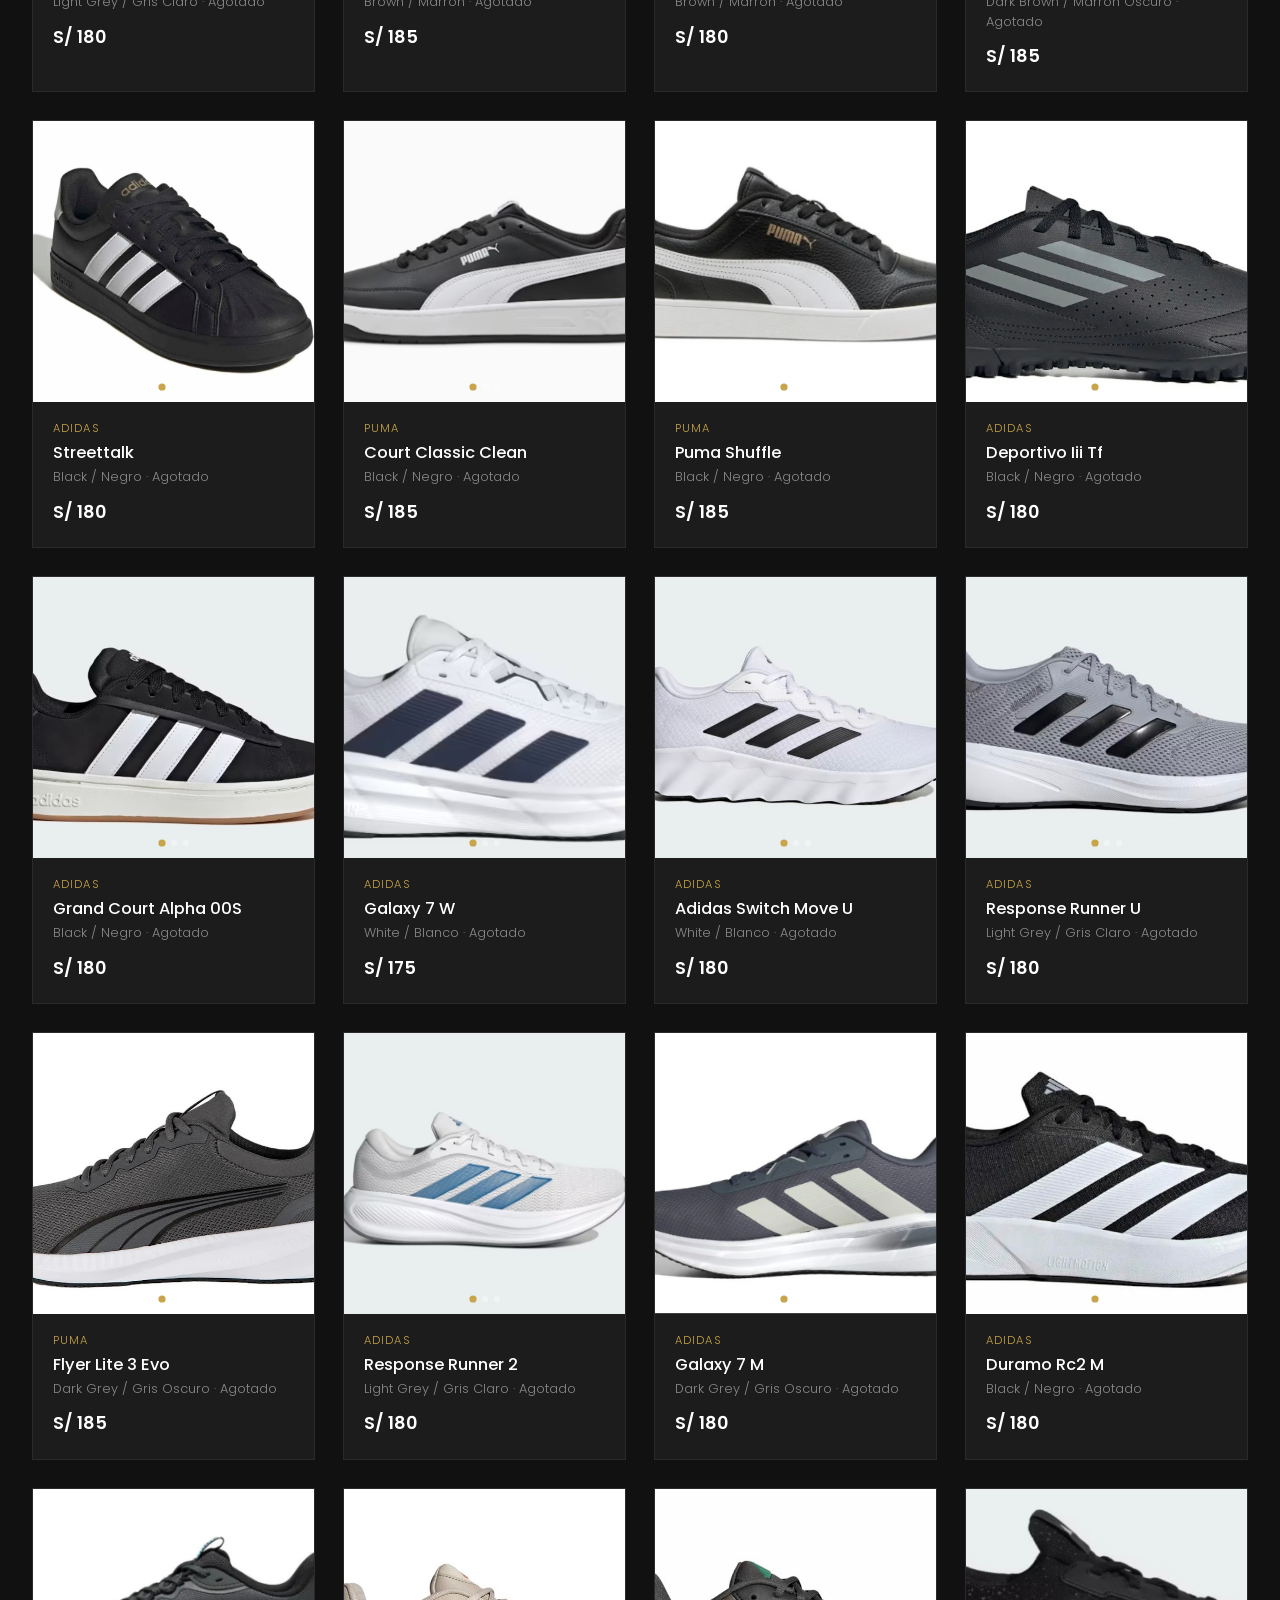
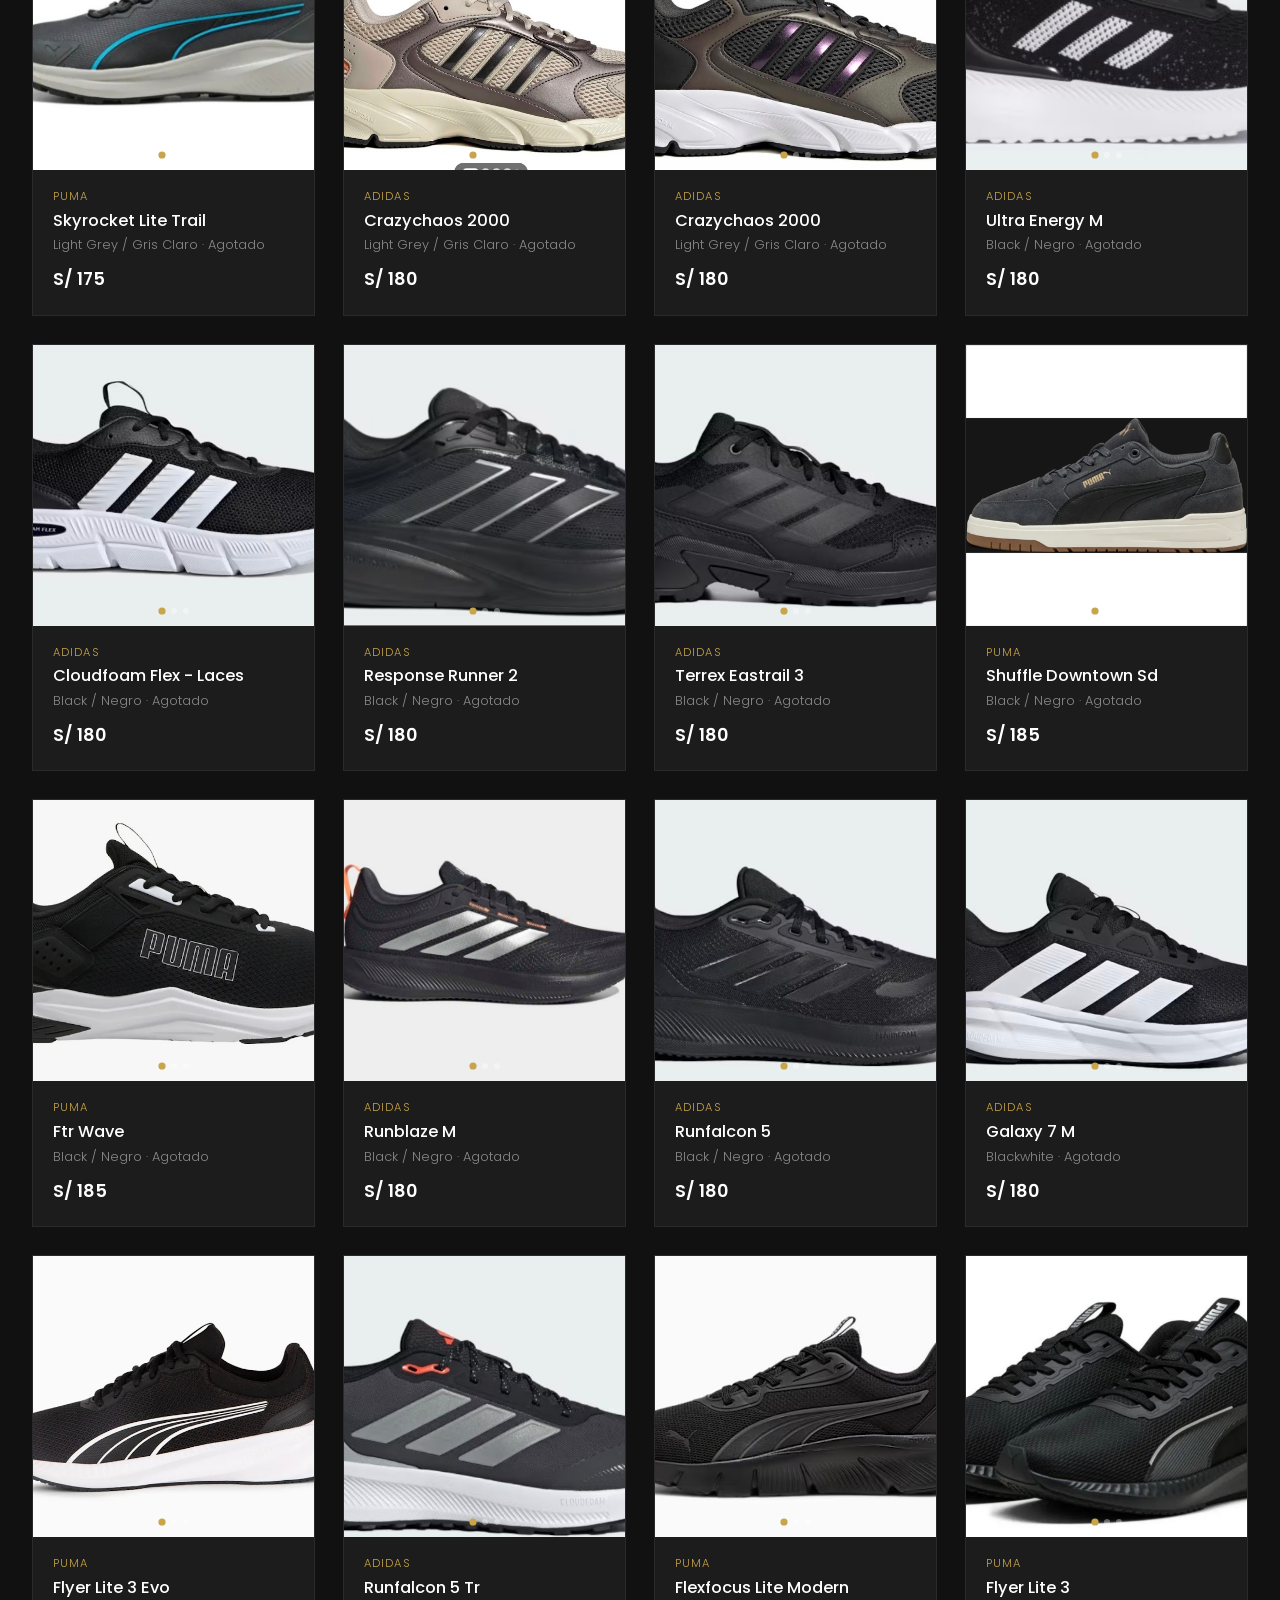
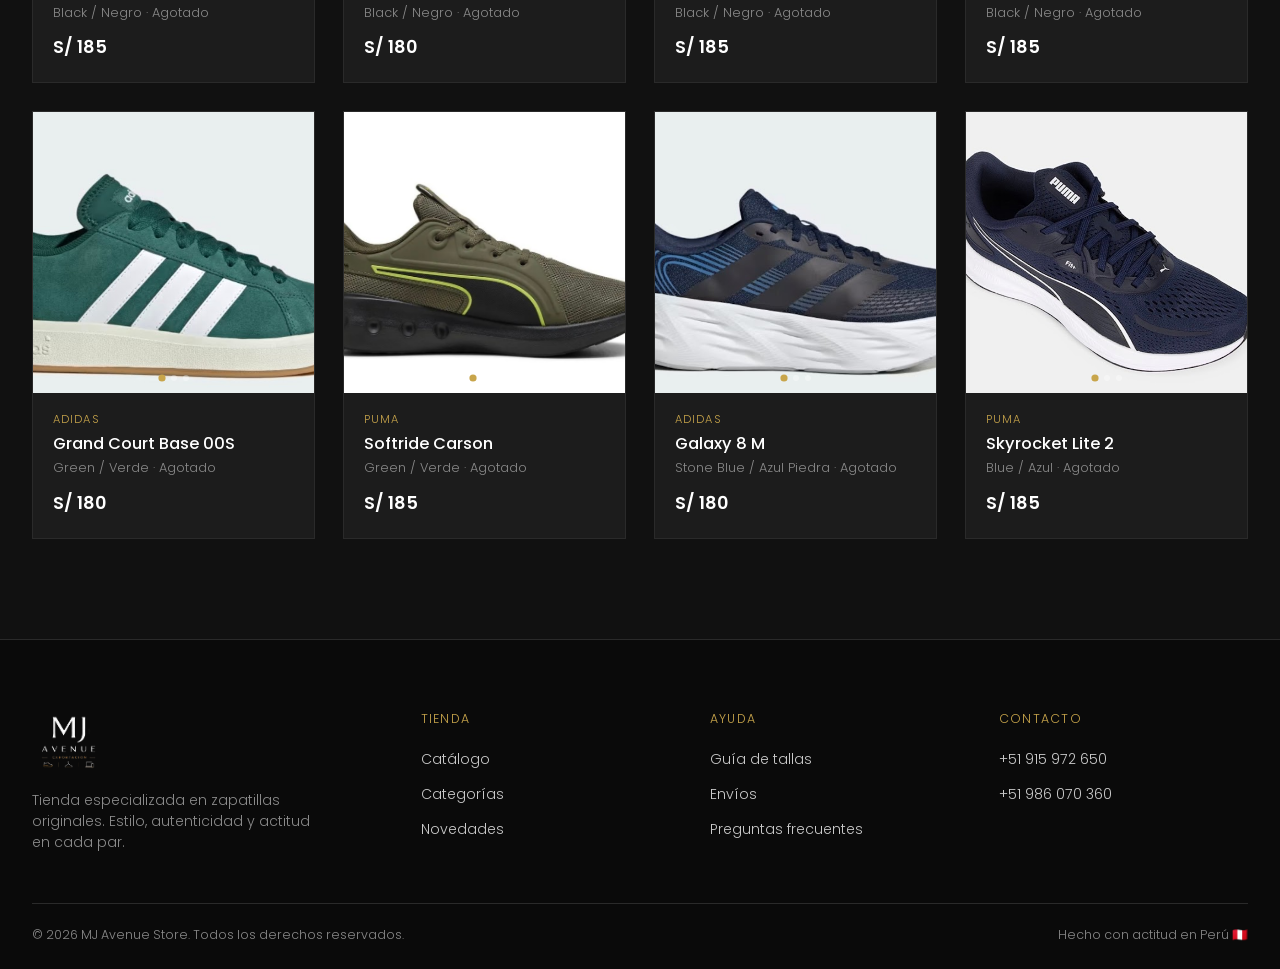
==== commit c240b7a0: "Update favicon and logo image in index.html" ====
--- a/index.html
+++ b/index.html
@@ -5,7 +5,7 @@
 <meta name="viewport" content="width=device-width, initial-scale=1.0">
 <title>MJ Avenue Store | Zapatillas Originales</title>
 <meta name="description" content="MJ Avenue Store — Catálogo premium de zapatillas Nike, Adidas, Puma y New Balance.">
-<link rel="icon" href="assets/logo/logo_Letras_Negras">
+<link rel="icon" href="assets/logo/logo_Letras_Negras.png">
 <link rel="stylesheet" href="css/style.css">
 </head>
 <body>
@@ -14,7 +14,7 @@
 <header class="header">
   <div class="header__barra">
     <a href="#inicio" class="header__logo">
-      <img src="assets/logo/logo-transparente.png" alt="MJ Avenue Store">
+      <img src="assets/logo/logo_Letras_Negras.png" alt="MJ Avenue Store">
     </a>
 
     <nav class="header__nav">
